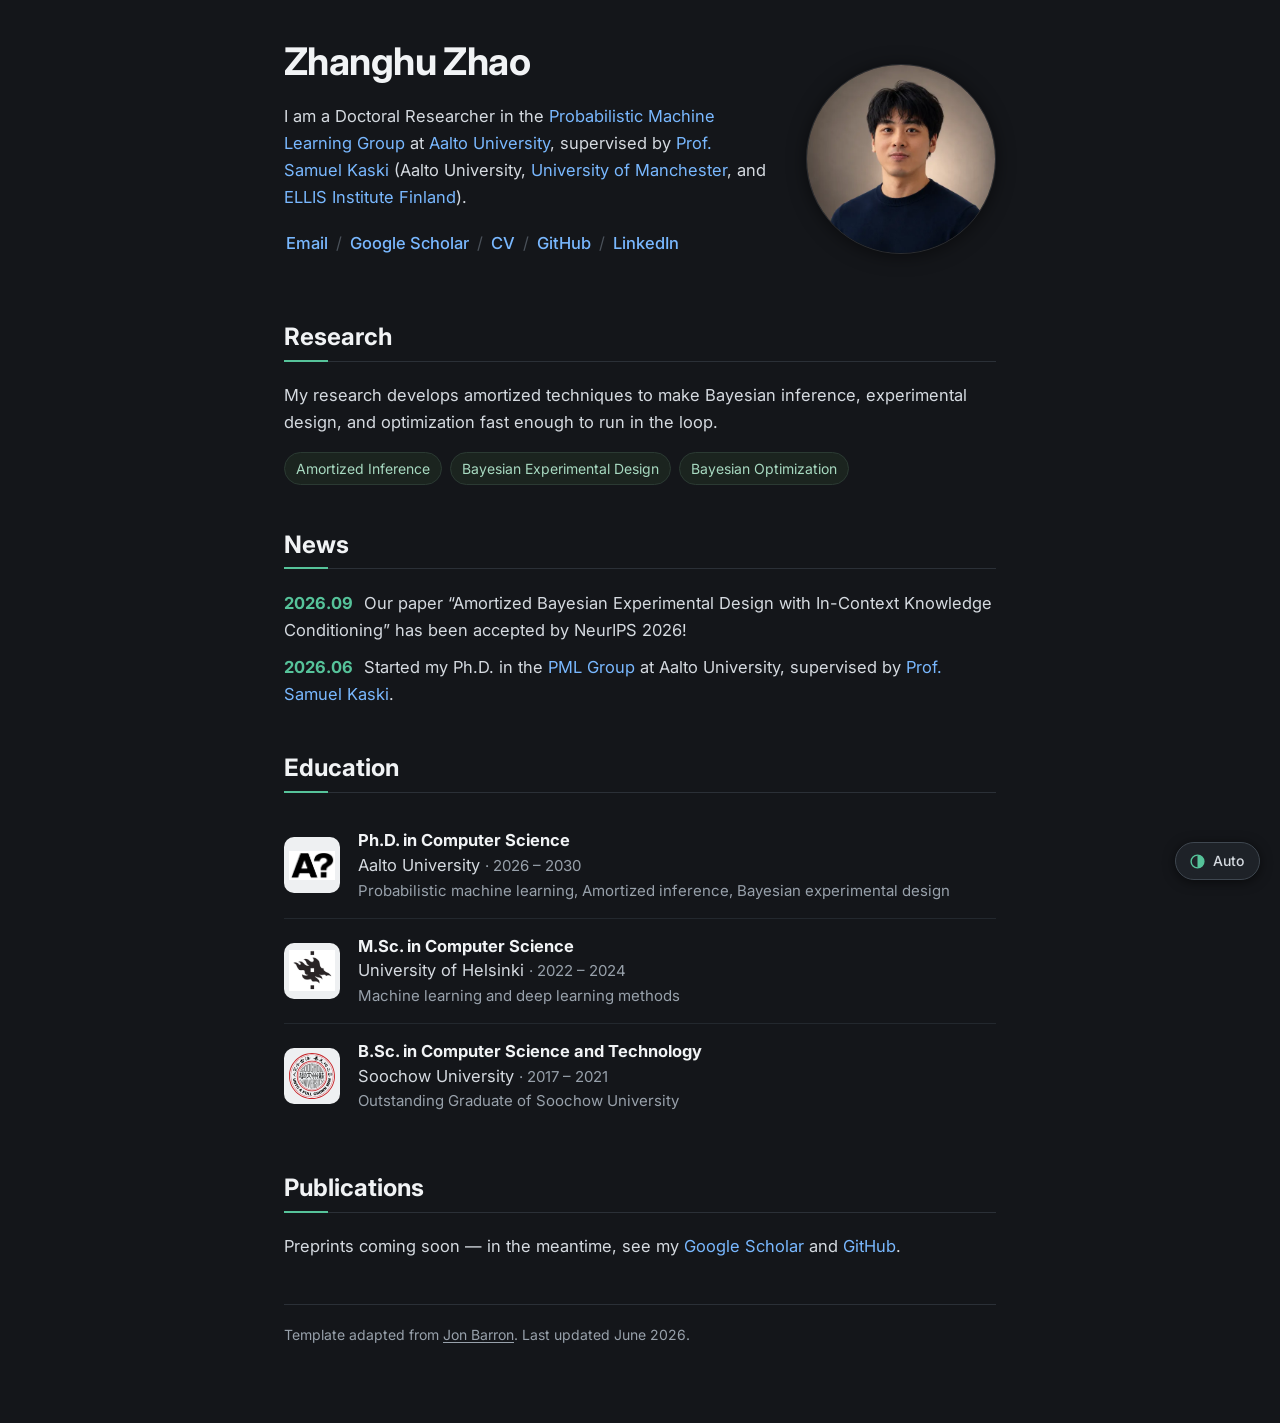
==== index.html @ 52209aaf "Add NeurIPS 2026 acceptance to News Co-Authored-By: Claude Opus 5 <noreply@anthropic.com>" ====
<!doctype html>
<html lang="en">
  <head>
    <meta charset="utf-8" />
    <meta name="viewport" content="width=device-width, initial-scale=1" />

    <title>Zhanghu Zhao</title>
    <meta name="author" content="Zhanghu Zhao" />
    <meta
      name="description"
      content="Zhanghu Zhao — Doctoral Researcher in the Probabilistic Machine Learning Group at Aalto University. Research on amortized inference, Bayesian experimental design, Bayesian optimization, and sequential decision making."
    />

    <!-- Canonical URL -->
    <link rel="canonical" href="https://zhanghu-zhao.com/" />

    <!-- Open Graph (link previews on LinkedIn, Slack, etc.) -->
    <meta property="og:type" content="profile" />
    <meta property="og:title" content="Zhanghu Zhao" />
    <meta
      property="og:description"
      content="Doctoral Researcher in the Probabilistic Machine Learning Group at Aalto University. Amortized inference, Bayesian experimental design, Bayesian optimization, sequential decision making."
    />
    <meta property="og:url" content="https://zhanghu-zhao.com/" />
    <meta
      property="og:image"
      content="https://zhanghu-zhao.com/images/ZhanghuZhao-sm.jpg"
    />

    <!-- Twitter / X card -->
    <meta name="twitter:card" content="summary" />
    <meta name="twitter:title" content="Zhanghu Zhao" />
    <meta
      name="twitter:description"
      content="Doctoral Researcher at Aalto University — amortized inference, Bayesian experimental design, Bayesian optimization, sequential decision making."
    />
    <meta
      name="twitter:image"
      content="https://zhanghu-zhao.com/images/ZhanghuZhao-sm.jpg"
    />

    <!-- Favicons -->
    <link
      rel="icon"
      type="image/png"
      sizes="32x32"
      href="images/favicon/favicon-32x32.png"
    />
    <link
      rel="icon"
      type="image/png"
      sizes="16x16"
      href="images/favicon/favicon-16x16.png"
    />
    <link rel="shortcut icon" href="images/favicon/favicon.ico" />
    <link
      rel="apple-touch-icon"
      sizes="180x180"
      href="images/favicon/apple-touch-icon.png"
    />
    <link rel="manifest" href="site.webmanifest" />

    <!-- Fonts -->
    <link rel="preconnect" href="https://fonts.googleapis.com" />
    <link rel="preconnect" href="https://fonts.gstatic.com" crossorigin />
    <link
      href="https://fonts.googleapis.com/css2?family=Inter:wght@400;500;600;700&display=swap"
      rel="stylesheet"
    />

    <link rel="stylesheet" type="text/css" href="stylesheet.css?v=10" />

    <!-- Theme: set before first paint by theme.js, so no flash of the
         wrong scheme. Light by day, dark by night, following Helsinki. -->
    <meta name="theme-color" content="#ffffff" />
    <script src="theme.js?v=1"></script>

    <!-- Structured data: Person (ties profiles to one entity for name queries) -->
    <script type="application/ld+json">
      {
        "@context": "https://schema.org",
        "@type": "Person",
        "name": "Zhanghu Zhao",
        "url": "https://zhanghu-zhao.com/",
        "image": "https://zhanghu-zhao.com/images/ZhanghuZhao-sm.jpg",
        "email": "mailto:zhanghu.zhao@outlook.com",
        "jobTitle": "Doctoral Researcher",
        "affiliation": {
          "@type": "Organization",
          "name": "Probabilistic Machine Learning Group, Aalto University",
          "url": "https://research.cs.aalto.fi/pml/"
        },
        "alumniOf": [
          { "@type": "CollegeOrUniversity", "name": "University of Helsinki" },
          { "@type": "CollegeOrUniversity", "name": "Soochow University" }
        ],
        "knowsAbout": [
          "Amortized Inference",
          "Bayesian Experimental Design",
          "Bayesian Optimization",
          "Probabilistic Machine Learning"
        ],
        "sameAs": [
          "https://github.com/DralnMatthew",
          "https://www.linkedin.com/in/zhanghu-zhao-711106232/"
        ]
      }
    </script>
  </head>

  <body>
    <a class="skip-link" href="#main">Skip to main content</a>

    <div class="wrap">
      <header class="intro">
        <div class="intro-text">
          <h1 class="name">Zhanghu Zhao</h1>
          <p>
            I am a Doctoral Researcher in the
            <a href="https://research.cs.aalto.fi/pml/"
              >Probabilistic Machine Learning Group</a
            >
            at <a href="https://www.aalto.fi/en">Aalto University</a>,
            supervised by
            <a href="https://www.aalto.fi/en/people/samuel-kaski"
              >Prof. Samuel Kaski</a
            >
            (Aalto University,
            <a href="https://www.manchester.ac.uk/">University of Manchester</a
            >, and
            <a href="https://www.ellisinstitute.fi/">ELLIS Institute Finland</a
            >).
          </p>

          <nav aria-label="Contact and profiles">
            <ul class="links">
              <li><a href="mailto:zhanghu.zhao@outlook.com">Email</a></li>
              <!-- TODO: replace href with your real Google Scholar profile URL -->
              <li>
                <a href="#" title="Add your Google Scholar URL"
                  >Google Scholar</a
                >
              </li>
              <li><a href="cv/">CV</a></li>
              <li><a href="https://github.com/DralnMatthew/">GitHub</a></li>
              <li>
                <a href="https://www.linkedin.com/in/zhanghu-zhao-711106232/"
                  >LinkedIn</a
                >
              </li>
            </ul>
          </nav>
        </div>

        <div class="intro-photo">
          <picture>
            <source srcset="images/ZhanghuZhao-sm.webp" type="image/webp" />
            <img
              src="images/ZhanghuZhao-sm.jpg"
              width="512"
              height="512"
              alt="Photo of Zhanghu Zhao"
              fetchpriority="high"
            />
          </picture>
        </div>
      </header>

      <main id="main">
        <section aria-labelledby="research-h">
          <h2 id="research-h">Research</h2>
          <!-- TODO: refine this statement in your own words -->
          <p>
            My research develops amortized techniques to make Bayesian
            inference, experimental design, and optimization fast enough to run
            in the loop.
          </p>
          <ul class="tags">
            <li>Amortized Inference</li>
            <li>Bayesian Experimental Design</li>
            <li>Bayesian Optimization</li>
          </ul>
        </section>

        <section aria-labelledby="news-h">
          <h2 id="news-h">News</h2>
          <ul class="news-list">
            <li>
              <span class="news-date">2026.09</span> Our paper
              &ldquo;Amortized Bayesian Experimental Design with In-Context
              Knowledge Conditioning&rdquo; has been accepted by NeurIPS 2026!
            </li>
            <li>
              <span class="news-date">2026.06</span> Started my Ph.D. in the
              <a href="https://research.cs.aalto.fi/pml/">PML Group</a> at Aalto
              University, supervised by
              <a href="https://www.aalto.fi/en/people/samuel-kaski"
                >Prof. Samuel Kaski</a
              >.
            </li>
            <!-- Add new items here as they happen (talks, preprints, awards). -->
          </ul>
        </section>

        <section aria-labelledby="education-h">
          <h2 id="education-h">Education</h2>
          <ul class="education-list">
            <li class="education-item">
              <div class="education-logo">
                <img
                  src="logos/aalto-sm.png"
                  alt="Aalto University"
                  loading="lazy"
                  decoding="async"
                />
              </div>
              <div class="education-content">
                <span class="degree">Ph.D. in Computer Science</span><br />
                <span class="school">Aalto University</span>
                <span class="meta">· 2026 – 2030</span><br />
                <span class="meta"
                  >Probabilistic machine learning, Amortized inference, Bayesian
                  experimental design</span
                >
              </div>
            </li>

            <!-- <li class="education-item">
              <div class="education-logo">
                <img
                  src="logos/aalto-sm.png"
                  alt="Aalto University"
                  loading="lazy"
                  decoding="async"
                />
              </div>
              <div class="education-content">
                <span class="degree">M.Sc. in Business Analytics</span><br />
                <span class="school">Aalto University</span>
                <span class="meta">· 2024 – 2026</span><br />
                <span class="meta"
                  >Probabilistic machine learning, decision making under
                  uncertainty</span
                >
              </div>
            </li> -->

            <li class="education-item">
              <div class="education-logo">
                <img
                  src="logos/uh-sm.png"
                  alt="University of Helsinki"
                  loading="lazy"
                  decoding="async"
                />
              </div>
              <div class="education-content">
                <span class="degree">M.Sc. in Computer Science</span><br />
                <span class="school">University of Helsinki</span>
                <span class="meta">· 2022 – 2024</span><br />
                <span class="meta"
                  >Machine learning and deep learning methods</span
                >
              </div>
            </li>

            <li class="education-item">
              <div class="education-logo">
                <img
                  src="logos/soochow-university-logo.svg"
                  alt="Soochow University"
                  loading="lazy"
                  decoding="async"
                />
              </div>
              <div class="education-content">
                <span class="degree"
                  >B.Sc. in Computer Science and Technology</span
                ><br />
                <span class="school">Soochow University</span>
                <span class="meta">· 2017 – 2021</span><br />
                <span class="meta"
                  >Outstanding Graduate of Soochow University</span
                >
              </div>
            </li>
          </ul>
        </section>

        <section aria-labelledby="pub-h">
          <h2 id="pub-h">Publications</h2>
          <!-- Placeholder until your first paper is out. Replace with entries. -->
          <p>
            Preprints coming soon — in the meantime, see my
            <a href="#" title="Add your Google Scholar URL">Google Scholar</a>
            and <a href="https://github.com/DralnMatthew/">GitHub</a>.
          </p>
        </section>
      </main>

      <footer class="site-footer">
        <p>
          Template adapted from
          <a href="https://jonbarron.info/">Jon Barron</a>. Last updated June
          2026.
        </p>
      </footer>
    </div>

    <div class="theme-dock">
      <button type="button" class="theme-toggle">
        <svg class="i-auto" viewBox="0 0 24 24" width="17" height="17" fill="none" stroke="currentColor" stroke-width="2" aria-hidden="true">
          <circle cx="12" cy="12" r="9" />
          <path d="M12 3a9 9 0 0 1 0 18z" fill="currentColor" stroke="none" />
        </svg>
        <span class="label i-auto">Auto</span>
        <svg class="i-light" viewBox="0 0 24 24" width="17" height="17" fill="none" stroke="currentColor" stroke-width="2" stroke-linecap="round" aria-hidden="true">
          <circle cx="12" cy="12" r="4.5" />
          <path d="M12 1.8v2.4M12 19.8v2.4M4.6 4.6l1.7 1.7M17.7 17.7l1.7 1.7M1.8 12h2.4M19.8 12h2.4M4.6 19.4l1.7-1.7M17.7 6.3l1.7-1.7" />
        </svg>
        <span class="label i-light">Light</span>
        <svg class="i-dark" viewBox="0 0 24 24" width="17" height="17" fill="none" stroke="currentColor" stroke-width="2" stroke-linecap="round" stroke-linejoin="round" aria-hidden="true">
          <path d="M20.5 14.6A8.5 8.5 0 1 1 9.4 3.5a6.6 6.6 0 0 0 11.1 11.1z" />
        </svg>
        <span class="label i-dark">Dark</span>
      </button>
    </div>
  </body>
</html>
---- stylesheet.css ----
/* ============================================================
   Zhanghu Zhao — personal homepage
   Semantic, single-column responsive layout (no table hacks).
   ============================================================ */

/* ---------- Design tokens ----------
   Two themes over one set of names. theme.js puts data-theme on <html>
   before the first paint, following sunrise/sunset in Helsinki unless
   the reader has overridden it with the toggle. Every colour below is
   AA against its own background in both themes.
   ------------------------------------ */
:root {
  --font-sans: "Inter", -apple-system, BlinkMacSystemFont, "Segoe UI", Roboto,
    Helvetica, Arial, sans-serif;

  color-scheme: light;

  --link: #1565c0;        /* AA-safe blue (~5.4:1 on white) */
  --link-hover: #b35400;  /* AA-safe burnt orange (~4.6:1) */
  --accent: #2c7a59;      /* 墨绿色, darkened to pass AA (~4.7:1) */

  --ink: #1f2328;
  --ink-strong: #111;
  --muted: #6a6a6a;
  --rule: #ececec;
  --rule-soft: #f1f1f1;

  --bg: #fff;
  --sep: #c8c8c8;              /* the "/" between the contact links */
  --chip-bg: #f4f6f5;          /* research tags, button hovers */
  --chip-ink: #2c4a3e;
  --chip-border: #e3eae6;
  --btn-border: #d3d7db;
  --btn-bg: #fff;
  --btn-shadow: 0 2px 10px rgba(0, 0, 0, 0.09);
  --photo-ring: rgba(0, 0, 0, 0.06);
  --photo-shadow: 0 2px 14px rgba(0, 0, 0, 0.06);
  --viewer-bg: #f5f5f5;

  --maxw: 760px;
  --gap-section: 44px;
}

:root[data-theme="dark"] {
  color-scheme: dark;

  --link: #79b8ff;        /* 8.7:1 on the dark ground */
  --link-hover: #f0a35e;  /* 8.7:1 — the same burnt orange, lifted */
  --accent: #56c39a;      /* 8.3:1 — the same 墨绿色, lifted */

  --ink: #d5dae0;
  --ink-strong: #f1f3f5;
  --muted: #98a1ab;
  --rule: #2b3037;
  --rule-soft: #23282e;

  --bg: #14161a;
  --sep: #4a515a;
  --chip-bg: #1b241f;
  --chip-ink: #a7d9c0;
  --chip-border: #2b3a33;
  --btn-border: #3f4750;
  --btn-bg: #1e2228;
  --btn-shadow: 0 2px 12px rgba(0, 0, 0, 0.55);
  --photo-ring: rgba(255, 255, 255, 0.1);
  --photo-shadow: 0 2px 18px rgba(0, 0, 0, 0.5);
  --viewer-bg: #1b1f24;
}

/* ---------- Reset / base ---------- */
*,
*::before,
*::after {
  box-sizing: border-box;
}

html {
  -webkit-text-size-adjust: 100%;
}

body {
  margin: 0;
  color: var(--ink);
  background: var(--bg);
  transition: background-color 0.25s ease, color 0.25s ease;
  font-family: var(--font-sans);
  font-size: 16.5px;
  line-height: 1.65;
  -webkit-font-smoothing: antialiased;
  -moz-osx-font-smoothing: grayscale;
}

img {
  max-width: 100%;
  height: auto;
}

p {
  margin: 0 0 0.9em;
  overflow-wrap: anywhere; /* long links/URLs never overflow the viewport */
}

strong {
  font-weight: 700;
  color: var(--ink-strong); /* weight carries emphasis; no scattered color */
}

/* ---------- Skip link (keyboard / screen-reader) ---------- */
.skip-link {
  position: absolute;
  left: -9999px;
  top: 0;
  background: var(--ink-strong);
  color: var(--bg);
  padding: 10px 16px;
  border-radius: 0 0 6px 0;
  z-index: 10;
}
.skip-link:focus {
  left: 0;
}

/* ---------- Links ---------- */
a {
  color: var(--link);
  text-decoration: none;
  transition: color 0.15s ease;
  overflow-wrap: anywhere;
}
a:hover {
  color: var(--link-hover);
  text-decoration: underline;
  text-underline-offset: 2px;
}
a:focus-visible {
  outline: 2px solid var(--link);
  outline-offset: 2px;
  border-radius: 2px;
}

/* ---------- Layout container ---------- */
.wrap {
  max-width: var(--maxw);
  margin: 0 auto;
  padding: 40px 24px 64px;
}

section {
  margin-top: var(--gap-section);
}

/* ---------- Header / intro ---------- */
.intro {
  display: flex;
  align-items: center;
  gap: 32px;
}

.intro-text {
  flex: 1 1 auto;
  min-width: 0;
}

.intro-photo {
  flex: 0 0 auto;
  width: 190px;
  max-width: 38%;
}

.intro-photo img {
  width: 100%;
  aspect-ratio: 1 / 1;
  object-fit: cover;
  border-radius: 50%;
  border: 1px solid var(--photo-ring);
  box-shadow: var(--photo-shadow);
  display: block;
}

.name {
  font-size: clamp(28px, 6vw, 38px);
  font-weight: 700;
  line-height: 1.15;
  letter-spacing: -0.015em;
  color: var(--ink-strong);
  margin: 0 0 0.5em;
}

.intro-text p {
  margin: 0 0 0.7em;
}

/* ---------- Contact / social nav ---------- */
.links {
  display: flex;
  flex-wrap: wrap;
  gap: 8px 6px;
  margin-top: 14px;
  padding: 0;
  list-style: none;
}

.links li {
  display: flex;
  align-items: center;
}

.links li:not(:last-child)::after {
  content: "/";
  color: var(--sep);
  margin-left: 6px;
}

.links a {
  font-weight: 500;
  padding: 4px 2px;
}

/* ---------- Section headings ---------- */
h2 {
  font-size: clamp(20px, 1rem + 1vw, 24px);
  font-weight: 700;
  line-height: 1.3;
  color: var(--ink-strong);
  margin: 0 0 0.85em;
  padding-bottom: 0.35em;
  border-bottom: 1px solid var(--rule);
  position: relative;
}

/* short green accent underline — the one intentional use of the brand green */
h2::after {
  content: "";
  position: absolute;
  left: 0;
  bottom: -1px;
  width: 44px;
  height: 2px;
  background: var(--accent);
}

/* ---------- News ---------- */
.news-list {
  list-style: none;
  margin: 0;
  padding: 0;
}
.news-list li {
  margin-bottom: 0.6em;
}
.news-date {
  font-weight: 700;
  color: var(--accent);
  margin-right: 6px;
}

/* ---------- Research interests ---------- */
.tags {
  display: flex;
  flex-wrap: wrap;
  gap: 8px;
  margin: 12px 0 0;
  padding: 0;
  list-style: none;
}
.tags li {
  font-size: 14px;
  background: var(--chip-bg);
  color: var(--chip-ink);
  border: 1px solid var(--chip-border);
  padding: 4px 11px;
  border-radius: 999px;
}

/* ---------- Education ---------- */
.education-list {
  list-style: none;
  margin: 0;
  padding: 0;
}

.education-item {
  display: flex;
  align-items: center;
  gap: 18px;
  padding: 15px 0;
}

.education-item:not(:last-child) {
  border-bottom: 1px solid var(--rule-soft);
}

.education-logo {
  flex: 0 0 56px;
  width: 56px;
  height: 56px;
  display: flex;
  align-items: center;
  justify-content: center;
}

.education-logo img {
  max-width: 56px;
  max-height: 56px;
  object-fit: contain;
}

.education-content {
  flex: 1 1 auto;
  min-width: 0;
  line-height: 1.5;
  overflow-wrap: anywhere;
}

.education-content .degree {
  font-weight: 700;
  color: var(--ink-strong);
}

.education-content .school {
  color: var(--ink);
}

.education-content .meta {
  color: var(--muted);
  font-size: 15px;
}

/* ---------- Footer ---------- */
.site-footer {
  margin-top: var(--gap-section);
  padding-top: 18px;
  border-top: 1px solid var(--rule);
  color: var(--muted);
  font-size: 14px;
}
.site-footer a {
  color: var(--muted);
  text-decoration: underline;
  text-underline-offset: 2px;
}
.site-footer a:hover {
  color: var(--link-hover);
}

/* ============================================================
   Responsive — phones
   ============================================================ */
@media (max-width: 600px) {
  .wrap {
    padding: 28px 18px 48px;
  }

  .intro {
    flex-direction: column-reverse; /* photo on top, text below */
    align-items: center;
    text-align: center;
    gap: 18px;
  }

  .intro-photo {
    width: 180px;
    max-width: 55%;
  }

  .links {
    justify-content: center;
  }

  /* roomier tap targets on the primary contact row */
  .links a {
    padding: 8px 4px;
  }

  .education-item {
    flex-direction: column;
    align-items: flex-start;
    gap: 8px;
  }
}

@media (max-width: 360px) {
  body {
    font-size: 15.5px;
  }
}

/* ============================================================
   CV page (/cv/) — embedded PDF viewer
   The zoom / page controls come from the browser's built-in PDF
   viewer inside the iframe; the toolbar only adds "Open PDF".
   ============================================================ */
.cv-page {
  max-width: 1000px;
  margin: 0 auto;
  padding: 24px 24px 40px;
}

.cv-toolbar {
  display: flex;
  flex-wrap: wrap;
  align-items: flex-end;
  justify-content: space-between;
  gap: 12px 16px;
  padding-bottom: 14px;
  margin-bottom: 16px;
  border-bottom: 1px solid var(--rule);
  position: relative;
}

/* same short green accent as the section headings on the homepage */
.cv-toolbar::after {
  content: "";
  position: absolute;
  left: 0;
  bottom: -1px;
  width: 44px;
  height: 2px;
  background: var(--accent);
}

.cv-title {
  min-width: 0;
}

.cv-back {
  display: inline-block;
  font-size: 14px;
  font-weight: 500;
  color: var(--muted);
  margin-bottom: 2px;
}
.cv-back:hover {
  color: var(--link-hover);
}

.cv-toolbar h1 {
  margin: 0;
  font-size: clamp(22px, 1rem + 1.4vw, 28px);
  font-weight: 700;
  line-height: 1.2;
  letter-spacing: -0.015em;
  color: var(--ink-strong);
}

.cv-open {
  flex: 0 0 auto;
  font-weight: 500;
  white-space: nowrap;
  border: 1px solid var(--btn-border);
  border-radius: 6px;
  padding: 7px 14px;
  transition: color 0.15s ease, border-color 0.15s ease, background 0.15s ease;
}
.cv-open:hover {
  text-decoration: none;
  border-color: var(--accent);
  background: var(--chip-bg);
}

.cv-viewer {
  display: block;
  width: 100%;
  height: calc(100vh - 190px);
  min-height: 640px;
  border: 1px solid var(--rule);
  border-radius: 8px;
  background: var(--viewer-bg);
}

.cv-fallback {
  margin: 12px 0 0;
  color: var(--muted);
  font-size: 14px;
}

@media (max-width: 600px) {
  .cv-page {
    padding: 18px 14px 32px;
  }

  .cv-viewer {
    height: calc(100vh - 210px);
    min-height: 460px;
  }
}

/* ============================================================
   Theme toggle — cycles automatic → light → dark → automatic.
   Carries a word as well as an icon, so it reads as a control and
   says which mode you are actually in. Hidden without JavaScript,
   where the light theme is all there is.
   ============================================================ */
.theme-toggle {
  display: none;
  align-items: center;
  gap: 7px;
  height: 38px;
  padding: 0 15px 0 13px;
  border: 1px solid var(--btn-border);
  border-radius: 999px;
  background: var(--btn-bg);
  box-shadow: var(--btn-shadow);
  color: var(--ink);
  font-family: inherit;
  font-size: 14px;
  font-weight: 500;
  line-height: 1;
  cursor: pointer;
  -webkit-appearance: none;
  appearance: none;
  transition: color 0.15s ease, border-color 0.15s ease,
    background-color 0.15s ease;
}

:root[data-mode] .theme-toggle {
  display: inline-flex;
}

.theme-toggle:hover {
  color: var(--accent);
  border-color: var(--accent);
  background: var(--chip-bg);
}

.theme-toggle svg {
  flex: 0 0 auto;
  color: var(--accent);
}

.theme-toggle:hover svg {
  color: inherit;
}

.theme-toggle:focus-visible {
  outline: 2px solid var(--link);
  outline-offset: 2px;
}

.theme-toggle svg {
  width: 17px;
  height: 17px;
  display: none;
}

/* the icon and word show the mode you are in, not the one you switch to */
.theme-toggle .label {
  display: none;
}

:root[data-mode="auto"] .theme-toggle .i-auto,
:root[data-mode="light"] .theme-toggle .i-light,
:root[data-mode="dark"] .theme-toggle .i-dark {
  display: block;
}

/* On the homepage the button floats clear of the centred column, so it
   never collides with the text at any width. */
.theme-dock {
  position: fixed;
  right: 20px;
  bottom: 20px;
  z-index: 5;
}

@media (max-width: 600px) {
  .theme-dock {
    right: 14px;
    bottom: 14px;
  }
}

/* ---------- Dark-theme touch-ups ----------
   The university marks are dark ink on transparency, so in dark mode
   they sit on a light chip rather than disappearing. Inverting them
   would turn Soochow's red to cyan. */
:root[data-theme="dark"] .education-logo {
  background: #eef0f2;
  border-radius: 10px;
  padding: 5px;
}

:root[data-theme="dark"] .education-logo img {
  max-width: 100%;
  max-height: 100%;
}

/* the CV toolbar carries its own toggle, next to "Open PDF" */
.cv-actions {
  flex: 0 0 auto;
  display: flex;
  align-items: center;
  gap: 10px;
}
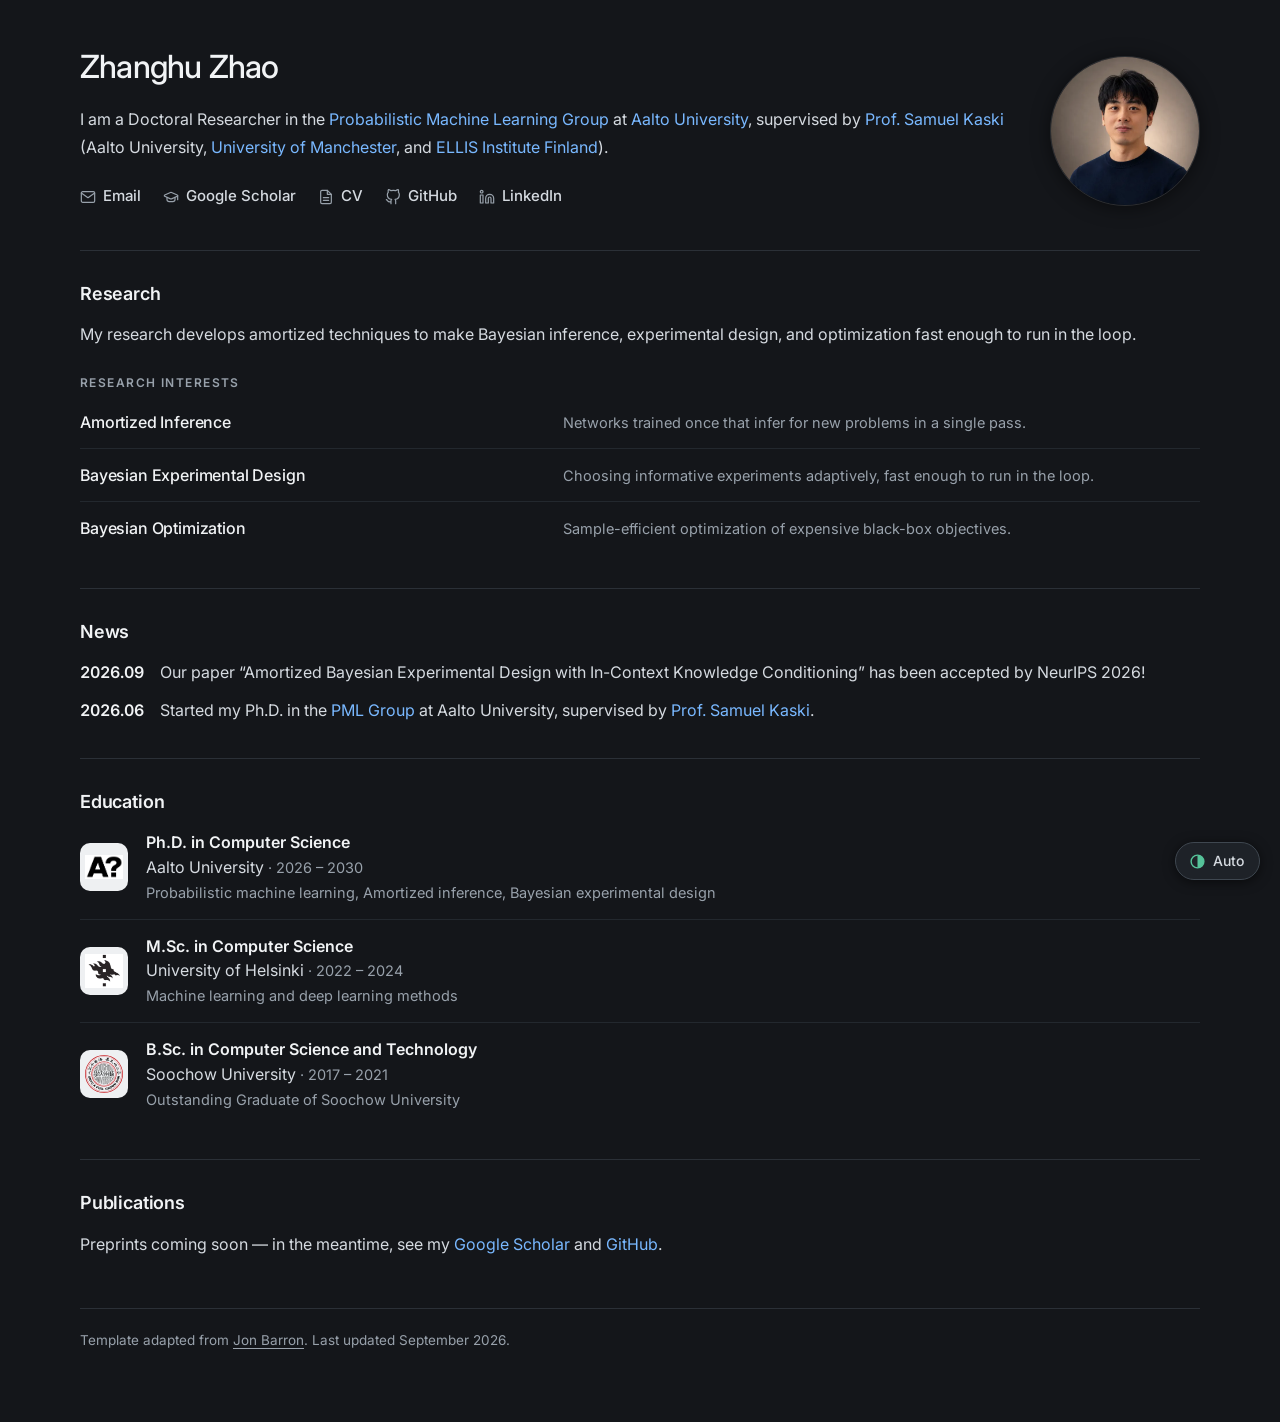
==== commit f3c8d498: "Widen the reading column and quieten the type Take the page from a 760px column at 16.5px, where the" ====
--- a/index.html
+++ b/index.html
@@ -68,7 +68,7 @@
       rel="stylesheet"
     />
 
-    <link rel="stylesheet" type="text/css" href="stylesheet.css?v=10" />
+    <link rel="stylesheet" type="text/css" href="stylesheet.css?v=12" />
 
     <!-- Theme: set before first paint by theme.js, so no flash of the
          wrong scheme. Light by day, dark by night, following Helsinki. -->
@@ -101,6 +101,7 @@
           "Probabilistic Machine Learning"
         ],
         "sameAs": [
+          "https://scholar.google.com/citations?user=dwAnNTwAAAAJ",
           "https://github.com/DralnMatthew",
           "https://www.linkedin.com/in/zhanghu-zhao-711106232/"
         ]
@@ -134,19 +135,35 @@
 
           <nav aria-label="Contact and profiles">
             <ul class="links">
-              <li><a href="mailto:zhanghu.zhao@outlook.com">Email</a></li>
-              <!-- TODO: replace href with your real Google Scholar profile URL -->
-              <li>
-                <a href="#" title="Add your Google Scholar URL"
-                  >Google Scholar</a
-                >
-              </li>
-              <li><a href="cv/">CV</a></li>
-              <li><a href="https://github.com/DralnMatthew/">GitHub</a></li>
-              <li>
-                <a href="https://www.linkedin.com/in/zhanghu-zhao-711106232/"
-                  >LinkedIn</a
-                >
+              <li>
+                <a href="mailto:zhanghu.zhao@outlook.com">
+                  <svg viewBox="0 0 24 24" fill="none" stroke="currentColor" stroke-width="1.8" stroke-linecap="round" stroke-linejoin="round" aria-hidden="true"><path d="M4 4h16c1.1 0 2 .9 2 2v12c0 1.1-.9 2-2 2H4c-1.1 0-2-.9-2-2V6c0-1.1.9-2 2-2z" /><path d="m22 6-10 7L2 6" /></svg>
+                  Email
+                </a>
+              </li>
+              <li>
+                <a href="https://scholar.google.com/citations?user=dwAnNTwAAAAJ">
+                  <svg viewBox="0 0 24 24" fill="none" stroke="currentColor" stroke-width="1.8" stroke-linecap="round" stroke-linejoin="round" aria-hidden="true"><path d="M21.42 10.92a1 1 0 0 0-.02-1.84L12.83 5.18a2 2 0 0 0-1.66 0L2.6 9.08a1 1 0 0 0 0 1.83l8.57 3.91a2 2 0 0 0 1.66 0z" /><path d="M22 10v6" /><path d="M6 12.5V16a6 3 0 0 0 12 0v-3.5" /></svg>
+                  Google Scholar
+                </a>
+              </li>
+              <li>
+                <a href="cv/">
+                  <svg viewBox="0 0 24 24" fill="none" stroke="currentColor" stroke-width="1.8" stroke-linecap="round" stroke-linejoin="round" aria-hidden="true"><path d="M14 2H6a2 2 0 0 0-2 2v16a2 2 0 0 0 2 2h12a2 2 0 0 0 2-2V8z" /><path d="M14 2v6h6" /><path d="M16 13H8" /><path d="M16 17H8" /></svg>
+                  CV
+                </a>
+              </li>
+              <li>
+                <a href="https://github.com/DralnMatthew/">
+                  <svg viewBox="0 0 24 24" fill="none" stroke="currentColor" stroke-width="1.8" stroke-linecap="round" stroke-linejoin="round" aria-hidden="true"><path d="M9 19c-5 1.5-5-2.5-7-3m14 6v-3.87a3.37 3.37 0 0 0-.94-2.61c3.14-.35 6.44-1.54 6.44-7A5.44 5.44 0 0 0 20 4.77 5.07 5.07 0 0 0 19.91 1S18.73.65 16 2.48a13.38 13.38 0 0 0-7 0C6.27.65 5.09 1 5.09 1A5.07 5.07 0 0 0 5 4.77a5.44 5.44 0 0 0-1.5 3.78c0 5.42 3.3 6.61 6.44 7A3.37 3.37 0 0 0 9 18.13V22" /></svg>
+                  GitHub
+                </a>
+              </li>
+              <li>
+                <a href="https://www.linkedin.com/in/zhanghu-zhao-711106232/">
+                  <svg viewBox="0 0 24 24" fill="none" stroke="currentColor" stroke-width="1.8" stroke-linecap="round" stroke-linejoin="round" aria-hidden="true"><path d="M16 8a6 6 0 0 1 6 6v7h-4v-7a2 2 0 0 0-2-2 2 2 0 0 0-2 2v7h-4v-7a6 6 0 0 1 6-6z" /><rect x="2" y="9" width="4" height="12" /><circle cx="4" cy="4" r="2" /></svg>
+                  LinkedIn
+                </a>
               </li>
             </ul>
           </nav>
@@ -175,30 +192,57 @@
             inference, experimental design, and optimization fast enough to run
             in the loop.
           </p>
-          <ul class="tags">
-            <li>Amortized Inference</li>
-            <li>Bayesian Experimental Design</li>
-            <li>Bayesian Optimization</li>
-          </ul>
+          <h3 class="eyebrow" id="interests-h">Research interests</h3>
+          <!-- TODO: tune each one-line gloss in your own words -->
+          <dl class="interests" aria-labelledby="interests-h">
+            <div class="interest">
+              <dt>Amortized Inference</dt>
+              <dd>
+                Networks trained once that infer for new problems in a single
+                pass.
+              </dd>
+            </div>
+            <div class="interest">
+              <dt>Bayesian Experimental Design</dt>
+              <dd>
+                Choosing informative experiments adaptively, fast enough to run
+                in the loop.
+              </dd>
+            </div>
+            <div class="interest">
+              <dt>Bayesian Optimization</dt>
+              <dd>
+                Sample-efficient optimization of expensive black-box
+                objectives.
+              </dd>
+            </div>
+          </dl>
         </section>
 
         <section aria-labelledby="news-h">
           <h2 id="news-h">News</h2>
           <ul class="news-list">
             <li>
-              <span class="news-date">2026.09</span> Our paper
-              &ldquo;Amortized Bayesian Experimental Design with In-Context
-              Knowledge Conditioning&rdquo; has been accepted by NeurIPS 2026!
+              <span class="news-date">2026.09</span>
+              <span class="news-text"
+                >Our paper &ldquo;Amortized Bayesian Experimental Design with
+                In-Context Knowledge Conditioning&rdquo; has been accepted by
+                NeurIPS 2026!</span
+              >
             </li>
             <li>
-              <span class="news-date">2026.06</span> Started my Ph.D. in the
-              <a href="https://research.cs.aalto.fi/pml/">PML Group</a> at Aalto
-              University, supervised by
-              <a href="https://www.aalto.fi/en/people/samuel-kaski"
-                >Prof. Samuel Kaski</a
-              >.
-            </li>
-            <!-- Add new items here as they happen (talks, preprints, awards). -->
+              <span class="news-date">2026.06</span>
+              <span class="news-text"
+                >Started my Ph.D. in the
+                <a href="https://research.cs.aalto.fi/pml/">PML Group</a> at
+                Aalto University, supervised by
+                <a href="https://www.aalto.fi/en/people/samuel-kaski"
+                  >Prof. Samuel Kaski</a
+                >.</span
+              >
+            </li>
+            <!-- Add new items here as they happen (talks, preprints, awards).
+                 Keep the two spans: date, then text. -->
           </ul>
         </section>
 
@@ -292,7 +336,7 @@
           <!-- Placeholder until your first paper is out. Replace with entries. -->
           <p>
             Preprints coming soon — in the meantime, see my
-            <a href="#" title="Add your Google Scholar URL">Google Scholar</a>
+            <a href="https://scholar.google.com/citations?user=dwAnNTwAAAAJ">Google Scholar</a>
             and <a href="https://github.com/DralnMatthew/">GitHub</a>.
           </p>
         </section>
@@ -301,8 +345,8 @@
       <footer class="site-footer">
         <p>
           Template adapted from
-          <a href="https://jonbarron.info/">Jon Barron</a>. Last updated June
-          2026.
+          <a href="https://jonbarron.info/">Jon Barron</a>. Last updated
+          September 2026.
         </p>
       </footer>
     </div>
--- a/stylesheet.css
+++ b/stylesheet.css
@@ -8,6 +8,9 @@
    before the first paint, following sunrise/sunset in Helsinki unless
    the reader has overridden it with the toggle. Every colour below is
    AA against its own background in both themes.
+
+   Links are a quiet blue; the 墨绿色 is kept for small touches only
+   (theme toggle, button hovers), so the page reads as ink + blue.
    ------------------------------------ */
 :root {
   --font-sans: "Inter", -apple-system, BlinkMacSystemFont, "Segoe UI", Roboto,
@@ -16,20 +19,17 @@
   color-scheme: light;
 
   --link: #1565c0;        /* AA-safe blue (~5.4:1 on white) */
-  --link-hover: #b35400;  /* AA-safe burnt orange (~4.6:1) */
-  --accent: #2c7a59;      /* 墨绿色, darkened to pass AA (~4.7:1) */
-
-  --ink: #1f2328;
-  --ink-strong: #111;
-  --muted: #6a6a6a;
-  --rule: #ececec;
-  --rule-soft: #f1f1f1;
+  --link-hover: #0d47a1;  /* the same blue, deeper, for hover */
+  --accent: #2c7a59;      /* 墨绿色, darkened to pass AA (~4.7:1 on white) */
+
+  --ink: #252d35;
+  --ink-strong: #14181c;
+  --muted: #626d77;
+  --rule: #e1e6e8;
+  --rule-soft: #eef1f3;
 
   --bg: #fff;
-  --sep: #c8c8c8;              /* the "/" between the contact links */
-  --chip-bg: #f4f6f5;          /* research tags, button hovers */
-  --chip-ink: #2c4a3e;
-  --chip-border: #e3eae6;
+  --chip-bg: #f3f6f4;          /* button hovers */
   --btn-border: #d3d7db;
   --btn-bg: #fff;
   --btn-shadow: 0 2px 10px rgba(0, 0, 0, 0.09);
@@ -37,15 +37,16 @@
   --photo-shadow: 0 2px 14px rgba(0, 0, 0, 0.06);
   --viewer-bg: #f5f5f5;
 
-  --maxw: 760px;
-  --gap-section: 44px;
+  /* Reading column: wide enough that a news item is one line at 16px. */
+  --maxw: 1200px;
+  --pad-x: 40px;
 }
 
 :root[data-theme="dark"] {
   color-scheme: dark;
 
   --link: #79b8ff;        /* 8.7:1 on the dark ground */
-  --link-hover: #f0a35e;  /* 8.7:1 — the same burnt orange, lifted */
+  --link-hover: #a9d1ff;
   --accent: #56c39a;      /* 8.3:1 — the same 墨绿色, lifted */
 
   --ink: #d5dae0;
@@ -55,10 +56,7 @@
   --rule-soft: #23282e;
 
   --bg: #14161a;
-  --sep: #4a515a;
   --chip-bg: #1b241f;
-  --chip-ink: #a7d9c0;
-  --chip-border: #2b3a33;
   --btn-border: #3f4750;
   --btn-bg: #1e2228;
   --btn-shadow: 0 2px 12px rgba(0, 0, 0, 0.55);
@@ -84,8 +82,8 @@
   background: var(--bg);
   transition: background-color 0.25s ease, color 0.25s ease;
   font-family: var(--font-sans);
-  font-size: 16.5px;
-  line-height: 1.65;
+  font-size: 16px;
+  line-height: 1.75;
   -webkit-font-smoothing: antialiased;
   -moz-osx-font-smoothing: grayscale;
 }
@@ -96,12 +94,12 @@
 }
 
 p {
-  margin: 0 0 0.9em;
+  margin: 0 0 1em;
   overflow-wrap: anywhere; /* long links/URLs never overflow the viewport */
 }
 
 strong {
-  font-weight: 700;
+  font-weight: 600;
   color: var(--ink-strong); /* weight carries emphasis; no scattered color */
 }
 
@@ -130,11 +128,12 @@
 a:hover {
   color: var(--link-hover);
   text-decoration: underline;
-  text-underline-offset: 2px;
+  text-decoration-thickness: 1px;
+  text-underline-offset: 3px;
 }
 a:focus-visible {
   outline: 2px solid var(--link);
-  outline-offset: 2px;
+  outline-offset: 3px;
   border-radius: 2px;
 }
 
@@ -142,18 +141,21 @@
 .wrap {
   max-width: var(--maxw);
   margin: 0 auto;
-  padding: 40px 24px 64px;
-}
-
-section {
-  margin-top: var(--gap-section);
+  padding: 48px var(--pad-x) 56px;
+}
+
+/* Sections sit between hairlines rather than under heavy headings. */
+main > section {
+  padding: 30px 0 34px;
+  border-top: 1px solid var(--rule);
 }
 
 /* ---------- Header / intro ---------- */
 .intro {
   display: flex;
   align-items: center;
-  gap: 32px;
+  gap: 44px;
+  padding-bottom: 36px;
 }
 
 .intro-text {
@@ -163,8 +165,8 @@
 
 .intro-photo {
   flex: 0 0 auto;
-  width: 190px;
-  max-width: 38%;
+  width: 150px;
+  max-width: 30%;
 }
 
 .intro-photo img {
@@ -178,98 +180,133 @@
 }
 
 .name {
-  font-size: clamp(28px, 6vw, 38px);
-  font-weight: 700;
-  line-height: 1.15;
-  letter-spacing: -0.015em;
+  font-size: clamp(26px, 1.4vw + 14px, 32px);
+  font-weight: 500;
+  line-height: 1.2;
+  letter-spacing: -0.025em;
   color: var(--ink-strong);
-  margin: 0 0 0.5em;
+  margin: 0 0 0.6em;
 }
 
 .intro-text p {
-  margin: 0 0 0.7em;
-}
-
-/* ---------- Contact / social nav ---------- */
+  margin: 0 0 0.8em;
+}
+
+/* ---------- Contact / social nav ----------
+   Icon + word, so each one reads as a control and still says what it is. */
 .links {
   display: flex;
   flex-wrap: wrap;
-  gap: 8px 6px;
-  margin-top: 14px;
+  gap: 4px 22px;
+  margin: 18px 0 0;
   padding: 0;
   list-style: none;
 }
 
-.links li {
-  display: flex;
+.links a {
+  display: inline-flex;
   align-items: center;
-}
-
-.links li:not(:last-child)::after {
-  content: "/";
-  color: var(--sep);
-  margin-left: 6px;
-}
-
-.links a {
+  gap: 7px;
+  padding: 4px 0;
+  font-size: 15px;
   font-weight: 500;
-  padding: 4px 2px;
+  color: var(--ink);
+}
+
+.links a:hover {
+  color: var(--link);
+  text-decoration: none;
+}
+
+.links svg {
+  flex: 0 0 auto;
+  width: 16px;
+  height: 16px;
+  color: var(--muted);
+  transition: color 0.15s ease;
+}
+
+.links a:hover svg {
+  color: inherit;
 }
 
 /* ---------- Section headings ---------- */
 h2 {
-  font-size: clamp(20px, 1rem + 1vw, 24px);
-  font-weight: 700;
-  line-height: 1.3;
+  font-size: 18px;
+  font-weight: 600;
+  line-height: 1.4;
+  letter-spacing: -0.01em;
   color: var(--ink-strong);
-  margin: 0 0 0.85em;
-  padding-bottom: 0.35em;
-  border-bottom: 1px solid var(--rule);
-  position: relative;
-}
-
-/* short green accent underline — the one intentional use of the brand green */
-h2::after {
-  content: "";
-  position: absolute;
-  left: 0;
-  bottom: -1px;
-  width: 44px;
-  height: 2px;
-  background: var(--accent);
-}
-
-/* ---------- News ---------- */
+  margin: 0 0 14px;
+}
+
+/* small uppercase label for a sub-list inside a section */
+.eyebrow {
+  margin: 26px 0 4px;
+  font-size: 12px;
+  font-weight: 600;
+  line-height: 1.5;
+  letter-spacing: 0.12em;
+  text-transform: uppercase;
+  color: var(--muted);
+}
+
+/* ---------- Research interests: topic | one-line gloss ---------- */
+.interests {
+  margin: 0;
+}
+
+.interest {
+  display: grid;
+  grid-template-columns: minmax(0, 5fr) minmax(0, 7fr);
+  column-gap: 28px;
+  align-items: baseline;
+  padding: 12px 0;
+}
+
+.interest + .interest {
+  border-top: 1px solid var(--rule-soft);
+}
+
+.interest dt {
+  margin: 0;
+  font-weight: 500;
+  letter-spacing: -0.01em;
+  color: var(--ink-strong);
+}
+
+.interest dd {
+  margin: 0;
+  font-size: 14.5px;
+  line-height: 1.7;
+  color: var(--muted);
+}
+
+/* ---------- News: date column, then the item ---------- */
 .news-list {
   list-style: none;
   margin: 0;
   padding: 0;
 }
+
 .news-list li {
-  margin-bottom: 0.6em;
-}
+  display: grid;
+  grid-template-columns: 68px minmax(0, 1fr);
+  column-gap: 12px;
+}
+
+.news-text {
+  min-width: 0;
+}
+
+.news-list li + li {
+  margin-top: 10px;
+}
+
 .news-date {
-  font-weight: 700;
-  color: var(--accent);
-  margin-right: 6px;
-}
-
-/* ---------- Research interests ---------- */
-.tags {
-  display: flex;
-  flex-wrap: wrap;
-  gap: 8px;
-  margin: 12px 0 0;
-  padding: 0;
-  list-style: none;
-}
-.tags li {
-  font-size: 14px;
-  background: var(--chip-bg);
-  color: var(--chip-ink);
-  border: 1px solid var(--chip-border);
-  padding: 4px 11px;
-  border-radius: 999px;
+  font-weight: 600;
+  color: var(--ink-strong);
+  font-variant-numeric: tabular-nums;
 }
 
 /* ---------- Education ---------- */
@@ -283,7 +320,11 @@
   display: flex;
   align-items: center;
   gap: 18px;
-  padding: 15px 0;
+  padding: 14px 0;
+}
+
+.education-item:first-child {
+  padding-top: 2px;
 }
 
 .education-item:not(:last-child) {
@@ -291,29 +332,29 @@
 }
 
 .education-logo {
-  flex: 0 0 56px;
-  width: 56px;
-  height: 56px;
+  flex: 0 0 48px;
+  width: 48px;
+  height: 48px;
   display: flex;
   align-items: center;
   justify-content: center;
 }
 
 .education-logo img {
-  max-width: 56px;
-  max-height: 56px;
+  max-width: 48px;
+  max-height: 48px;
   object-fit: contain;
 }
 
 .education-content {
   flex: 1 1 auto;
   min-width: 0;
-  line-height: 1.5;
+  line-height: 1.55;
   overflow-wrap: anywhere;
 }
 
 .education-content .degree {
-  font-weight: 700;
+  font-weight: 600;
   color: var(--ink-strong);
 }
 
@@ -323,32 +364,31 @@
 
 .education-content .meta {
   color: var(--muted);
-  font-size: 15px;
+  font-size: 14.5px;
 }
 
 /* ---------- Footer ---------- */
 .site-footer {
-  margin-top: var(--gap-section);
-  padding-top: 18px;
+  padding-top: 20px;
   border-top: 1px solid var(--rule);
   color: var(--muted);
-  font-size: 14px;
+  font-size: 13.5px;
 }
 .site-footer a {
   color: var(--muted);
   text-decoration: underline;
-  text-underline-offset: 2px;
+  text-underline-offset: 3px;
 }
 .site-footer a:hover {
-  color: var(--link-hover);
+  color: var(--link);
 }
 
 /* ============================================================
-   Responsive — phones
+   Responsive — tablets and phones
    ============================================================ */
-@media (max-width: 600px) {
+@media (max-width: 680px) {
   .wrap {
-    padding: 28px 18px 48px;
+    padding: 32px 20px 48px;
   }
 
   .intro {
@@ -356,26 +396,40 @@
     align-items: center;
     text-align: center;
     gap: 18px;
+    padding-bottom: 28px;
   }
 
   .intro-photo {
-    width: 180px;
-    max-width: 55%;
+    width: 128px;
+    max-width: 45%;
   }
 
   .links {
     justify-content: center;
+    gap: 2px 18px;
   }
 
   /* roomier tap targets on the primary contact row */
   .links a {
-    padding: 8px 4px;
+    padding: 8px 2px;
+  }
+
+  main > section {
+    padding: 26px 0 28px;
+  }
+
+  .interest {
+    grid-template-columns: minmax(0, 1fr);
+    row-gap: 2px;
+  }
+
+  .news-list li {
+    grid-template-columns: 64px minmax(0, 1fr);
+    column-gap: 10px;
   }
 
   .education-item {
-    flex-direction: column;
     align-items: flex-start;
-    gap: 8px;
   }
 }
 
@@ -391,9 +445,9 @@
    viewer inside the iframe; the toolbar only adds "Open PDF".
    ============================================================ */
 .cv-page {
-  max-width: 1000px;
+  max-width: var(--maxw);
   margin: 0 auto;
-  padding: 24px 24px 40px;
+  padding: 24px var(--pad-x) 40px;
 }
 
 .cv-toolbar {
@@ -405,18 +459,6 @@
   padding-bottom: 14px;
   margin-bottom: 16px;
   border-bottom: 1px solid var(--rule);
-  position: relative;
-}
-
-/* same short green accent as the section headings on the homepage */
-.cv-toolbar::after {
-  content: "";
-  position: absolute;
-  left: 0;
-  bottom: -1px;
-  width: 44px;
-  height: 2px;
-  background: var(--accent);
 }
 
 .cv-title {
@@ -431,15 +473,15 @@
   margin-bottom: 2px;
 }
 .cv-back:hover {
-  color: var(--link-hover);
+  color: var(--link);
 }
 
 .cv-toolbar h1 {
   margin: 0;
-  font-size: clamp(22px, 1rem + 1.4vw, 28px);
-  font-weight: 700;
+  font-size: clamp(22px, 1rem + 1.2vw, 28px);
+  font-weight: 500;
   line-height: 1.2;
-  letter-spacing: -0.015em;
+  letter-spacing: -0.025em;
   color: var(--ink-strong);
 }
 
@@ -474,7 +516,7 @@
   font-size: 14px;
 }
 
-@media (max-width: 600px) {
+@media (max-width: 680px) {
   .cv-page {
     padding: 18px 14px 32px;
   }
@@ -525,7 +567,10 @@
 
 .theme-toggle svg {
   flex: 0 0 auto;
+  width: 17px;
+  height: 17px;
   color: var(--accent);
+  display: none;
 }
 
 .theme-toggle:hover svg {
@@ -533,14 +578,8 @@
 }
 
 .theme-toggle:focus-visible {
-  outline: 2px solid var(--link);
+  outline: 2px solid var(--accent);
   outline-offset: 2px;
-}
-
-.theme-toggle svg {
-  width: 17px;
-  height: 17px;
-  display: none;
 }
 
 /* the icon and word show the mode you are in, not the one you switch to */
@@ -563,7 +602,7 @@
   z-index: 5;
 }
 
-@media (max-width: 600px) {
+@media (max-width: 680px) {
   .theme-dock {
     right: 14px;
     bottom: 14px;
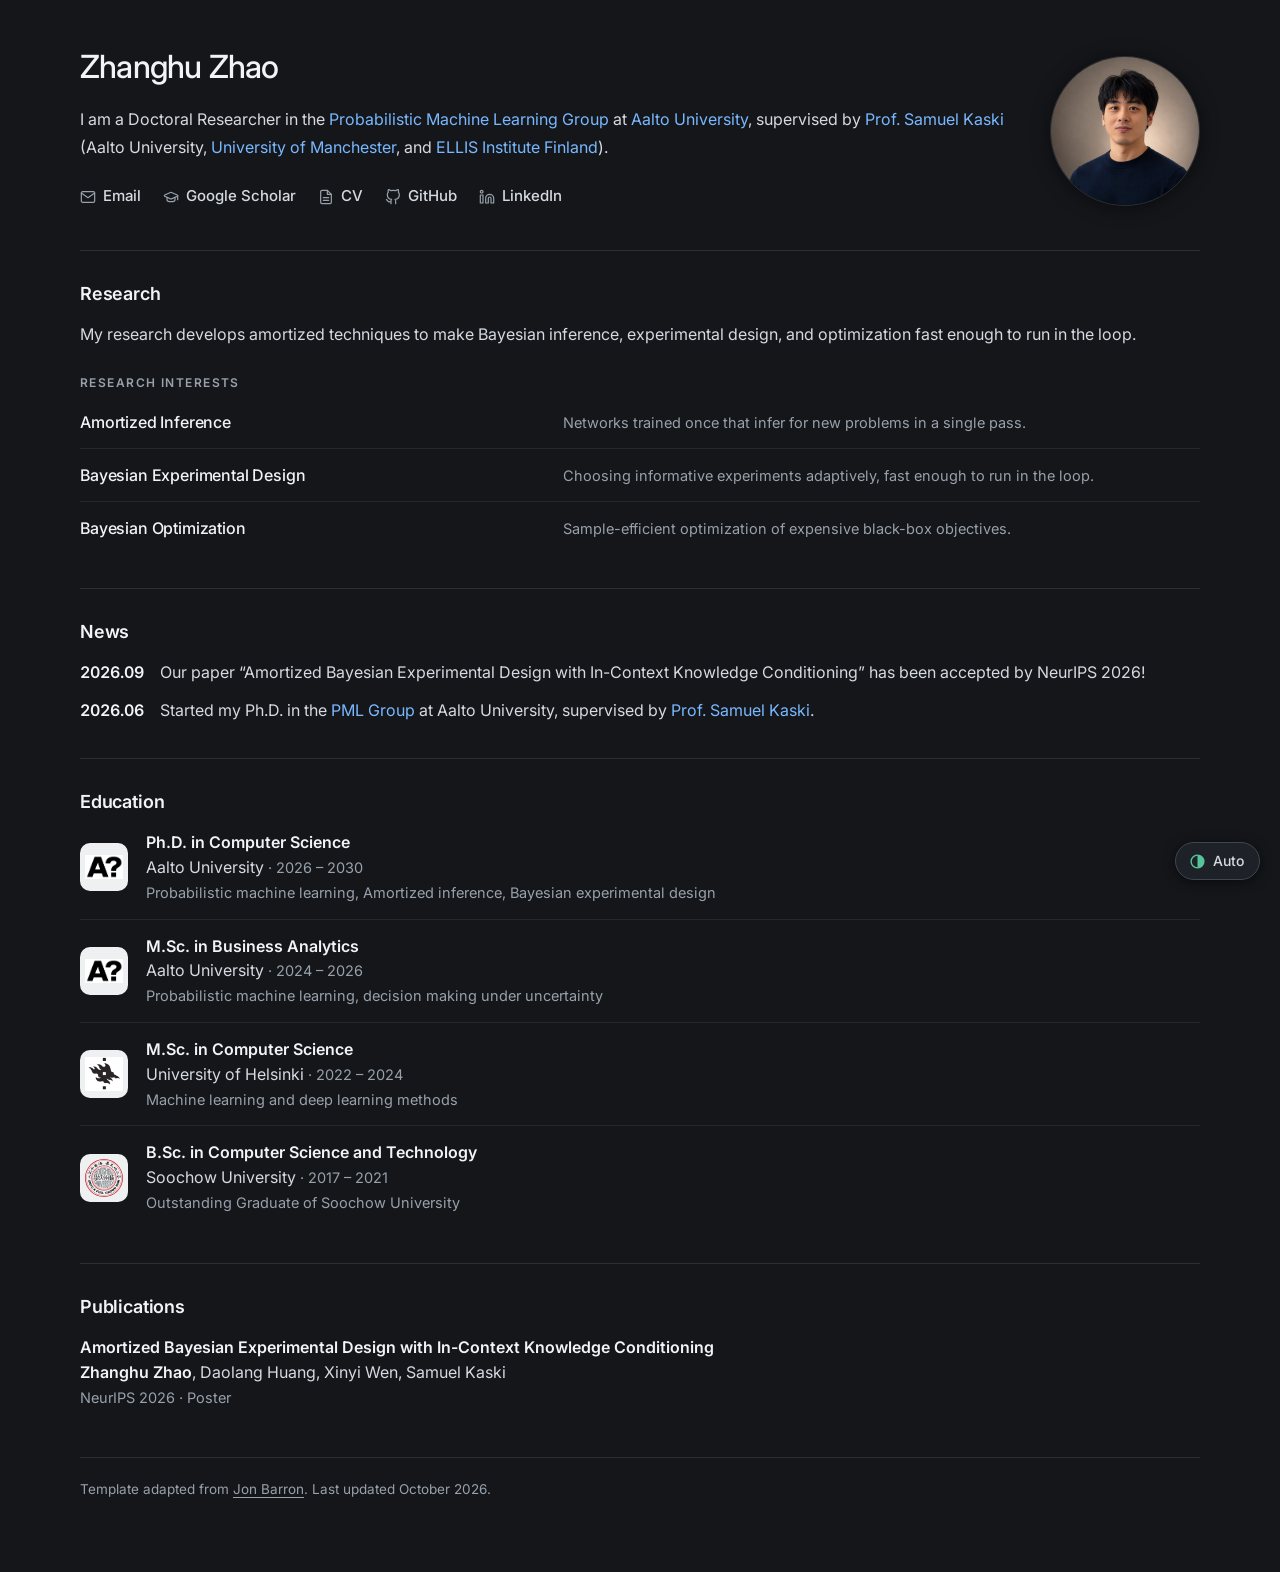
==== commit be508ae2: "Use my own CV and clear out stale content The /cv/ page embedded Jon Barron's CV, left over from the" ====
--- a/index.html
+++ b/index.html
@@ -8,7 +8,7 @@
     <meta name="author" content="Zhanghu Zhao" />
     <meta
       name="description"
-      content="Zhanghu Zhao — Doctoral Researcher in the Probabilistic Machine Learning Group at Aalto University. Research on amortized inference, Bayesian experimental design, Bayesian optimization, and sequential decision making."
+      content="Zhanghu Zhao — Doctoral Researcher in the Probabilistic Machine Learning Group at Aalto University. Research on amortized inference, Bayesian experimental design, and Bayesian optimization."
     />
 
     <!-- Canonical URL -->
@@ -19,7 +19,7 @@
     <meta property="og:title" content="Zhanghu Zhao" />
     <meta
       property="og:description"
-      content="Doctoral Researcher in the Probabilistic Machine Learning Group at Aalto University. Amortized inference, Bayesian experimental design, Bayesian optimization, sequential decision making."
+      content="Doctoral Researcher in the Probabilistic Machine Learning Group at Aalto University. Amortized inference, Bayesian experimental design, Bayesian optimization."
     />
     <meta property="og:url" content="https://zhanghu-zhao.com/" />
     <meta
@@ -32,7 +32,7 @@
     <meta name="twitter:title" content="Zhanghu Zhao" />
     <meta
       name="twitter:description"
-      content="Doctoral Researcher at Aalto University — amortized inference, Bayesian experimental design, Bayesian optimization, sequential decision making."
+      content="Doctoral Researcher at Aalto University — amortized inference, Bayesian experimental design, Bayesian optimization."
     />
     <meta
       name="twitter:image"
@@ -68,7 +68,7 @@
       rel="stylesheet"
     />
 
-    <link rel="stylesheet" type="text/css" href="stylesheet.css?v=12" />
+    <link rel="stylesheet" type="text/css" href="stylesheet.css?v=13" />
 
     <!-- Theme: set before first paint by theme.js, so no flash of the
          wrong scheme. Light by day, dark by night, following Helsinki. -->
@@ -83,7 +83,7 @@
         "name": "Zhanghu Zhao",
         "url": "https://zhanghu-zhao.com/",
         "image": "https://zhanghu-zhao.com/images/ZhanghuZhao-sm.jpg",
-        "email": "mailto:zhanghu.zhao@outlook.com",
+        "email": "mailto:zhanghu.zhao@aalto.fi",
         "jobTitle": "Doctoral Researcher",
         "affiliation": {
           "@type": "Organization",
@@ -91,6 +91,7 @@
           "url": "https://research.cs.aalto.fi/pml/"
         },
         "alumniOf": [
+          { "@type": "CollegeOrUniversity", "name": "Aalto University" },
           { "@type": "CollegeOrUniversity", "name": "University of Helsinki" },
           { "@type": "CollegeOrUniversity", "name": "Soochow University" }
         ],
@@ -136,7 +137,7 @@
           <nav aria-label="Contact and profiles">
             <ul class="links">
               <li>
-                <a href="mailto:zhanghu.zhao@outlook.com">
+                <a href="mailto:zhanghu.zhao@aalto.fi">
                   <svg viewBox="0 0 24 24" fill="none" stroke="currentColor" stroke-width="1.8" stroke-linecap="round" stroke-linejoin="round" aria-hidden="true"><path d="M4 4h16c1.1 0 2 .9 2 2v12c0 1.1-.9 2-2 2H4c-1.1 0-2-.9-2-2V6c0-1.1.9-2 2-2z" /><path d="m22 6-10 7L2 6" /></svg>
                   Email
                 </a>
@@ -186,14 +187,12 @@
       <main id="main">
         <section aria-labelledby="research-h">
           <h2 id="research-h">Research</h2>
-          <!-- TODO: refine this statement in your own words -->
           <p>
             My research develops amortized techniques to make Bayesian
             inference, experimental design, and optimization fast enough to run
             in the loop.
           </p>
           <h3 class="eyebrow" id="interests-h">Research interests</h3>
-          <!-- TODO: tune each one-line gloss in your own words -->
           <dl class="interests" aria-labelledby="interests-h">
             <div class="interest">
               <dt>Amortized Inference</dt>
@@ -269,7 +268,7 @@
               </div>
             </li>
 
-            <!-- <li class="education-item">
+            <li class="education-item">
               <div class="education-logo">
                 <img
                   src="logos/aalto-sm.png"
@@ -287,7 +286,7 @@
                   uncertainty</span
                 >
               </div>
-            </li> -->
+            </li>
 
             <li class="education-item">
               <div class="education-logo">
@@ -333,12 +332,19 @@
 
         <section aria-labelledby="pub-h">
           <h2 id="pub-h">Publications</h2>
-          <!-- Placeholder until your first paper is out. Replace with entries. -->
-          <p>
-            Preprints coming soon — in the meantime, see my
-            <a href="https://scholar.google.com/citations?user=dwAnNTwAAAAJ">Google Scholar</a>
-            and <a href="https://github.com/DralnMatthew/">GitHub</a>.
-          </p>
+          <ul class="pub-list">
+            <li class="pub">
+              <span class="pub-title"
+                >Amortized Bayesian Experimental Design with In-Context
+                Knowledge Conditioning</span
+              ><br />
+              <span class="pub-authors"
+                ><strong>Zhanghu Zhao</strong>, Daolang Huang, Xinyi Wen,
+                Samuel Kaski</span
+              ><br />
+              <span class="pub-venue">NeurIPS 2026 · Poster</span>
+            </li>
+          </ul>
         </section>
       </main>
 
@@ -346,7 +352,7 @@
         <p>
           Template adapted from
           <a href="https://jonbarron.info/">Jon Barron</a>. Last updated
-          September 2026.
+          October 2026.
         </p>
       </footer>
     </div>
--- a/stylesheet.css
+++ b/stylesheet.css
@@ -363,6 +363,41 @@
 }
 
 .education-content .meta {
+  color: var(--muted);
+  font-size: 14.5px;
+}
+
+/* ---------- Publications: title, authors, venue ---------- */
+.pub-list {
+  list-style: none;
+  margin: 0;
+  padding: 0;
+}
+
+.pub {
+  padding: 14px 0;
+  line-height: 1.55;
+  overflow-wrap: anywhere;
+}
+
+.pub:first-child {
+  padding-top: 2px;
+}
+
+.pub:not(:last-child) {
+  border-bottom: 1px solid var(--rule-soft);
+}
+
+.pub-title {
+  font-weight: 600;
+  color: var(--ink-strong);
+}
+
+.pub-authors {
+  color: var(--ink);
+}
+
+.pub-venue {
   color: var(--muted);
   font-size: 14.5px;
 }
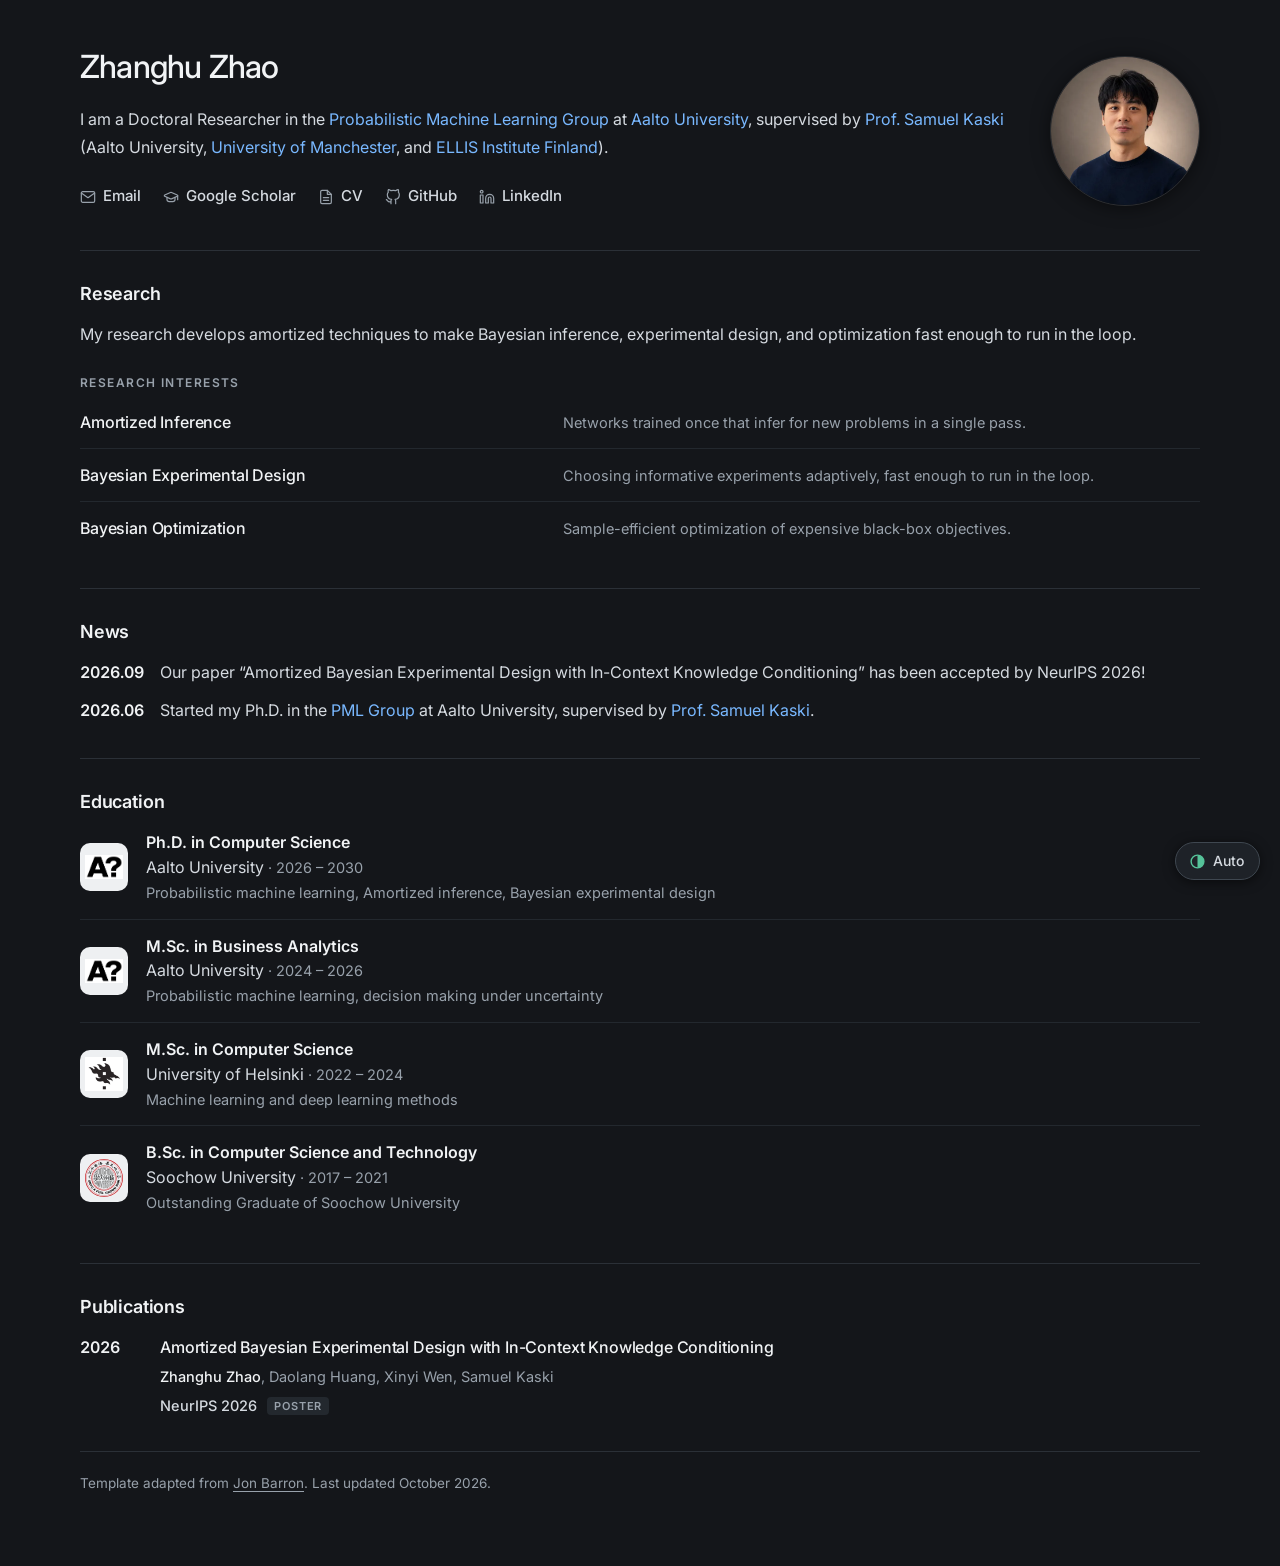
==== commit 91ce93ac: "Lay out Publications like News and badge the venue The entry was three tight lines at line-height 1." ====
--- a/index.html
+++ b/index.html
@@ -68,7 +68,7 @@
       rel="stylesheet"
     />
 
-    <link rel="stylesheet" type="text/css" href="stylesheet.css?v=13" />
+    <link rel="stylesheet" type="text/css" href="stylesheet.css?v=14" />
 
     <!-- Theme: set before first paint by theme.js, so no flash of the
          wrong scheme. Light by day, dark by night, following Helsinki. -->
@@ -334,15 +334,20 @@
           <h2 id="pub-h">Publications</h2>
           <ul class="pub-list">
             <li class="pub">
-              <span class="pub-title"
-                >Amortized Bayesian Experimental Design with In-Context
-                Knowledge Conditioning</span
-              ><br />
-              <span class="pub-authors"
-                ><strong>Zhanghu Zhao</strong>, Daolang Huang, Xinyi Wen,
-                Samuel Kaski</span
-              ><br />
-              <span class="pub-venue">NeurIPS 2026 · Poster</span>
+              <span class="pub-year">2026</span>
+              <div class="pub-body">
+                <span class="pub-title"
+                  >Amortized Bayesian Experimental Design with In-Context
+                  Knowledge Conditioning</span
+                >
+                <span class="pub-authors"
+                  ><strong>Zhanghu Zhao</strong>, Daolang Huang, Xinyi Wen,
+                  Samuel Kaski</span
+                >
+                <span class="pub-venue"
+                  >NeurIPS 2026 <span class="pub-badge">Poster</span></span
+                >
+              </div>
             </li>
           </ul>
         </section>
--- a/stylesheet.css
+++ b/stylesheet.css
@@ -367,7 +367,9 @@
   font-size: 14.5px;
 }
 
-/* ---------- Publications: title, authors, venue ---------- */
+/* ---------- Publications: year column, then title / authors / venue ----------
+   The year sits in the same column as the News dates, so the two line up.
+   The title carries the weight; the authors stay small and muted. */
 .pub-list {
   list-style: none;
   margin: 0;
@@ -375,31 +377,70 @@
 }
 
 .pub {
-  padding: 14px 0;
-  line-height: 1.55;
-  overflow-wrap: anywhere;
-}
-
-.pub:first-child {
-  padding-top: 2px;
-}
-
-.pub:not(:last-child) {
-  border-bottom: 1px solid var(--rule-soft);
-}
-
-.pub-title {
+  display: grid;
+  grid-template-columns: 68px minmax(0, 1fr);
+  column-gap: 12px;
+  align-items: baseline;
+}
+
+.pub + .pub {
+  margin-top: 18px;
+}
+
+.pub-year {
   font-weight: 600;
   color: var(--ink-strong);
+  font-variant-numeric: tabular-nums;
+}
+
+.pub-body {
+  min-width: 0;
+  overflow-wrap: anywhere;
+}
+
+.pub-title {
+  display: block;
+  font-weight: 500;
+  line-height: 1.5;
+  letter-spacing: -0.01em;
+  color: var(--ink-strong);
 }
 
 .pub-authors {
+  display: block;
+  margin-top: 6px;
+  font-size: 14.5px;
+  line-height: 1.6;
+  color: var(--muted);
+}
+
+.pub-authors strong {
+  font-weight: 500; /* own name: darker, not bolder */
+}
+
+/* the venue in ink, the presentation type as a small badge, as on the CV */
+.pub-venue {
+  display: flex;
+  flex-wrap: wrap;
+  align-items: center;
+  gap: 4px 10px;
+  margin-top: 6px;
+  font-size: 14.5px;
+  font-weight: 500;
+  line-height: 1.6;
   color: var(--ink);
 }
 
-.pub-venue {
-  color: var(--muted);
-  font-size: 14.5px;
+.pub-badge {
+  padding: 4px 7px 3px;
+  border-radius: 4px;
+  background: var(--rule-soft);
+  color: var(--muted);
+  font-size: 11px;
+  font-weight: 600;
+  line-height: 1;
+  letter-spacing: 0.08em;
+  text-transform: uppercase;
 }
 
 /* ---------- Footer ---------- */
@@ -458,7 +499,8 @@
     row-gap: 2px;
   }
 
-  .news-list li {
+  .news-list li,
+  .pub {
     grid-template-columns: 64px minmax(0, 1fr);
     column-gap: 10px;
   }
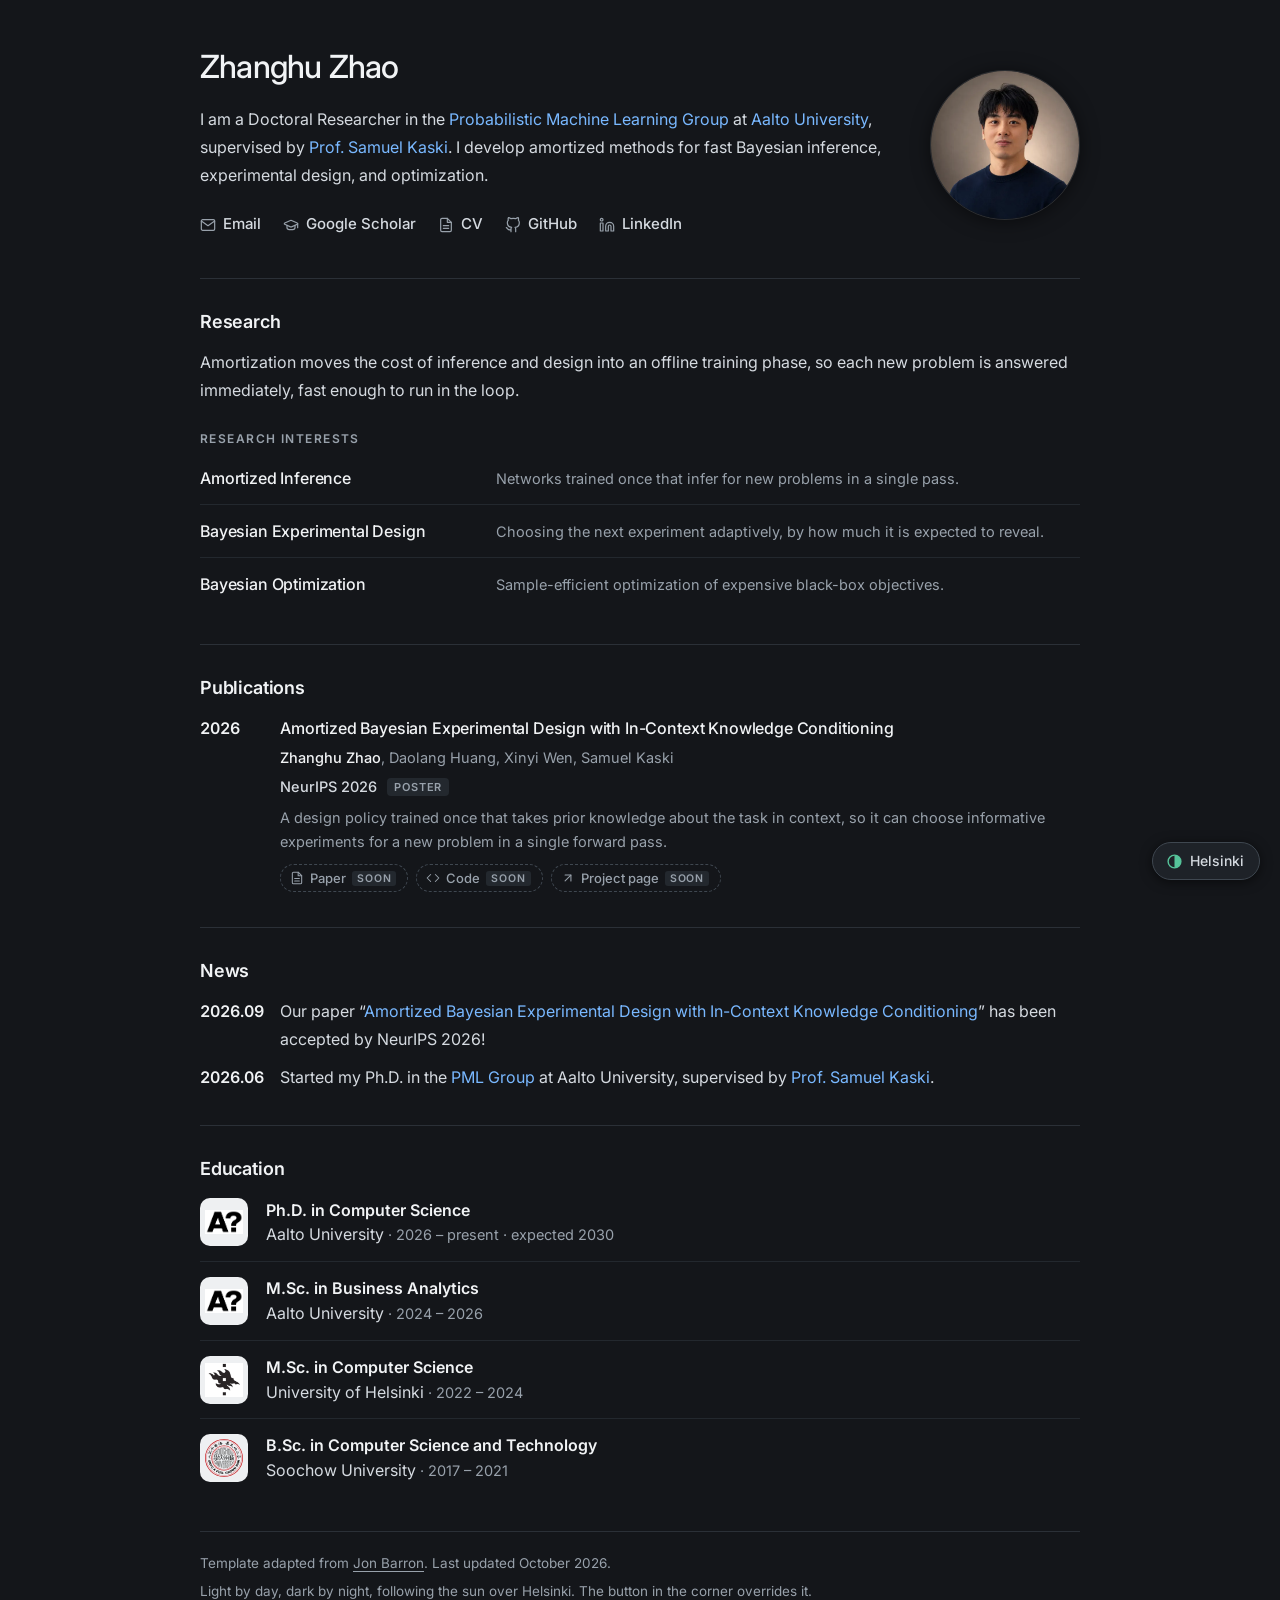
==== commit 342e6823: "Move Publications up, add paper link slots, and tighten the layout Apply the homepage review: the pa" ====
--- a/index.html
+++ b/index.html
@@ -8,7 +8,7 @@
     <meta name="author" content="Zhanghu Zhao" />
     <meta
       name="description"
-      content="Zhanghu Zhao — Doctoral Researcher in the Probabilistic Machine Learning Group at Aalto University. Research on amortized inference, Bayesian experimental design, and Bayesian optimization."
+      content="Zhanghu Zhao — Doctoral Researcher in the Probabilistic Machine Learning Group at Aalto University. Amortized methods for fast Bayesian inference, experimental design, and optimization."
     />
 
     <!-- Canonical URL -->
@@ -19,7 +19,7 @@
     <meta property="og:title" content="Zhanghu Zhao" />
     <meta
       property="og:description"
-      content="Doctoral Researcher in the Probabilistic Machine Learning Group at Aalto University. Amortized inference, Bayesian experimental design, Bayesian optimization."
+      content="Doctoral Researcher in the Probabilistic Machine Learning Group at Aalto University. Amortized methods for fast Bayesian inference, experimental design, and optimization."
     />
     <meta property="og:url" content="https://zhanghu-zhao.com/" />
     <meta
@@ -32,7 +32,7 @@
     <meta name="twitter:title" content="Zhanghu Zhao" />
     <meta
       name="twitter:description"
-      content="Doctoral Researcher at Aalto University — amortized inference, Bayesian experimental design, Bayesian optimization."
+      content="Doctoral Researcher at Aalto University — amortized methods for fast Bayesian inference, experimental design, and optimization."
     />
     <meta
       name="twitter:image"
@@ -68,12 +68,12 @@
       rel="stylesheet"
     />
 
-    <link rel="stylesheet" type="text/css" href="stylesheet.css?v=14" />
+    <link rel="stylesheet" type="text/css" href="stylesheet.css?v=15" />
 
     <!-- Theme: set before first paint by theme.js, so no flash of the
          wrong scheme. Light by day, dark by night, following Helsinki. -->
     <meta name="theme-color" content="#ffffff" />
-    <script src="theme.js?v=1"></script>
+    <script src="theme.js?v=2"></script>
 
     <!-- Structured data: Person (ties profiles to one entity for name queries) -->
     <script type="application/ld+json">
@@ -114,10 +114,14 @@
     <a class="skip-link" href="#main">Skip to main content</a>
 
     <div class="wrap">
+      <!-- On phones the header becomes a grid: the photo sits beside the
+           name, and the paragraph and links take the full width below.
+           The wrapper div is `display: contents` there, so keep the name,
+           paragraph and nav as its only children. -->
       <header class="intro">
         <div class="intro-text">
           <h1 class="name">Zhanghu Zhao</h1>
-          <p>
+          <p class="intro-lede">
             I am a Doctoral Researcher in the
             <a href="https://research.cs.aalto.fi/pml/"
               >Probabilistic Machine Learning Group</a
@@ -126,15 +130,11 @@
             supervised by
             <a href="https://www.aalto.fi/en/people/samuel-kaski"
               >Prof. Samuel Kaski</a
-            >
-            (Aalto University,
-            <a href="https://www.manchester.ac.uk/">University of Manchester</a
-            >, and
-            <a href="https://www.ellisinstitute.fi/">ELLIS Institute Finland</a
-            >).
+            >. I develop amortized methods for fast Bayesian inference,
+            experimental design, and optimization.
           </p>
 
-          <nav aria-label="Contact and profiles">
+          <nav class="intro-nav" aria-label="Contact and profiles">
             <ul class="links">
               <li>
                 <a href="mailto:zhanghu.zhao@aalto.fi">
@@ -188,9 +188,9 @@
         <section aria-labelledby="research-h">
           <h2 id="research-h">Research</h2>
           <p>
-            My research develops amortized techniques to make Bayesian
-            inference, experimental design, and optimization fast enough to run
-            in the loop.
+            Amortization moves the cost of inference and design into an
+            offline training phase, so each new problem is answered
+            immediately, fast enough to run in the loop.
           </p>
           <h3 class="eyebrow" id="interests-h">Research interests</h3>
           <dl class="interests" aria-labelledby="interests-h">
@@ -204,8 +204,8 @@
             <div class="interest">
               <dt>Bayesian Experimental Design</dt>
               <dd>
-                Choosing informative experiments adaptively, fast enough to run
-                in the loop.
+                Choosing the next experiment adaptively, by how much it is
+                expected to reveal.
               </dd>
             </div>
             <div class="interest">
@@ -218,15 +218,69 @@
           </dl>
         </section>
 
+        <section aria-labelledby="pub-h">
+          <h2 id="pub-h">Publications</h2>
+          <!-- Each paper: year | title / authors / venue / one-line summary /
+               link slots. The title and every link slot are <a> elements:
+               without an href they render as inert "soon" placeholders, and
+               adding an href publishes them. Delete a slot you will not use.
+               Keep the year in the venue text (e.g. "NeurIPS 2026"), because
+               the year column is hidden on phones. -->
+          <ul class="pub-list">
+            <li class="pub" id="zhao2026amortized">
+              <span class="pub-year">2026</span>
+              <div class="pub-body">
+                <a class="pub-title"
+                  >Amortized Bayesian Experimental Design with In-Context
+                  Knowledge Conditioning</a
+                >
+                <span class="pub-authors"
+                  ><strong>Zhanghu Zhao</strong>, Daolang Huang, Xinyi Wen,
+                  Samuel Kaski</span
+                >
+                <span class="pub-venue"
+                  >NeurIPS 2026 <span class="pub-badge">Poster</span></span
+                >
+                <p class="pub-tldr">
+                  A design policy trained once that takes prior knowledge about
+                  the task in context, so it can choose informative experiments
+                  for a new problem in a single forward pass.
+                </p>
+                <ul class="pub-links" aria-label="Links for this paper">
+                  <li>
+                    <a class="pub-link">
+                      <svg viewBox="0 0 24 24" fill="none" stroke="currentColor" stroke-width="1.8" stroke-linecap="round" stroke-linejoin="round" aria-hidden="true"><path d="M14 2H6a2 2 0 0 0-2 2v16a2 2 0 0 0 2 2h12a2 2 0 0 0 2-2V8z" /><path d="M14 2v6h6" /><path d="M16 13H8" /><path d="M16 17H8" /></svg>
+                      Paper
+                    </a>
+                  </li>
+                  <li>
+                    <a class="pub-link">
+                      <svg viewBox="0 0 24 24" fill="none" stroke="currentColor" stroke-width="1.8" stroke-linecap="round" stroke-linejoin="round" aria-hidden="true"><path d="m16 18 6-6-6-6" /><path d="m8 6-6 6 6 6" /></svg>
+                      Code
+                    </a>
+                  </li>
+                  <li>
+                    <a class="pub-link">
+                      <svg viewBox="0 0 24 24" fill="none" stroke="currentColor" stroke-width="1.8" stroke-linecap="round" stroke-linejoin="round" aria-hidden="true"><path d="M7 17 17 7" /><path d="M7 7h10v10" /></svg>
+                      Project page
+                    </a>
+                  </li>
+                </ul>
+              </div>
+            </li>
+          </ul>
+        </section>
+
         <section aria-labelledby="news-h">
           <h2 id="news-h">News</h2>
           <ul class="news-list">
             <li>
               <span class="news-date">2026.09</span>
               <span class="news-text"
-                >Our paper &ldquo;Amortized Bayesian Experimental Design with
-                In-Context Knowledge Conditioning&rdquo; has been accepted by
-                NeurIPS 2026!</span
+                >Our paper &ldquo;<a href="#zhao2026amortized"
+                  >Amortized Bayesian Experimental Design with In-Context
+                  Knowledge Conditioning</a
+                >&rdquo; has been accepted by NeurIPS 2026!</span
               >
             </li>
             <li>
@@ -241,7 +295,8 @@
               >
             </li>
             <!-- Add new items here as they happen (talks, preprints, awards).
-                 Keep the two spans: date, then text. -->
+                 Keep the two spans: date, then text. Link a paper to its
+                 entry above with href="#its-id". -->
           </ul>
         </section>
 
@@ -260,11 +315,7 @@
               <div class="education-content">
                 <span class="degree">Ph.D. in Computer Science</span><br />
                 <span class="school">Aalto University</span>
-                <span class="meta">· 2026 – 2030</span><br />
-                <span class="meta"
-                  >Probabilistic machine learning, Amortized inference, Bayesian
-                  experimental design</span
-                >
+                <span class="meta">· 2026 – present · expected 2030</span>
               </div>
             </li>
 
@@ -280,11 +331,7 @@
               <div class="education-content">
                 <span class="degree">M.Sc. in Business Analytics</span><br />
                 <span class="school">Aalto University</span>
-                <span class="meta">· 2024 – 2026</span><br />
-                <span class="meta"
-                  >Probabilistic machine learning, decision making under
-                  uncertainty</span
-                >
+                <span class="meta">· 2024 – 2026</span>
               </div>
             </li>
 
@@ -300,10 +347,7 @@
               <div class="education-content">
                 <span class="degree">M.Sc. in Computer Science</span><br />
                 <span class="school">University of Helsinki</span>
-                <span class="meta">· 2022 – 2024</span><br />
-                <span class="meta"
-                  >Machine learning and deep learning methods</span
-                >
+                <span class="meta">· 2022 – 2024</span>
               </div>
             </li>
 
@@ -321,32 +365,7 @@
                   >B.Sc. in Computer Science and Technology</span
                 ><br />
                 <span class="school">Soochow University</span>
-                <span class="meta">· 2017 – 2021</span><br />
-                <span class="meta"
-                  >Outstanding Graduate of Soochow University</span
-                >
-              </div>
-            </li>
-          </ul>
-        </section>
-
-        <section aria-labelledby="pub-h">
-          <h2 id="pub-h">Publications</h2>
-          <ul class="pub-list">
-            <li class="pub">
-              <span class="pub-year">2026</span>
-              <div class="pub-body">
-                <span class="pub-title"
-                  >Amortized Bayesian Experimental Design with In-Context
-                  Knowledge Conditioning</span
-                >
-                <span class="pub-authors"
-                  ><strong>Zhanghu Zhao</strong>, Daolang Huang, Xinyi Wen,
-                  Samuel Kaski</span
-                >
-                <span class="pub-venue"
-                  >NeurIPS 2026 <span class="pub-badge">Poster</span></span
-                >
+                <span class="meta">· 2017 – 2021</span>
               </div>
             </li>
           </ul>
@@ -359,6 +378,10 @@
           <a href="https://jonbarron.info/">Jon Barron</a>. Last updated
           October 2026.
         </p>
+        <p class="theme-note">
+          Light by day, dark by night, following the sun over Helsinki. The
+          button in the corner overrides it.
+        </p>
       </footer>
     </div>
 
@@ -368,7 +391,7 @@
           <circle cx="12" cy="12" r="9" />
           <path d="M12 3a9 9 0 0 1 0 18z" fill="currentColor" stroke="none" />
         </svg>
-        <span class="label i-auto">Auto</span>
+        <span class="label i-auto">Helsinki</span>
         <svg class="i-light" viewBox="0 0 24 24" width="17" height="17" fill="none" stroke="currentColor" stroke-width="2" stroke-linecap="round" aria-hidden="true">
           <circle cx="12" cy="12" r="4.5" />
           <path d="M12 1.8v2.4M12 19.8v2.4M4.6 4.6l1.7 1.7M17.7 17.7l1.7 1.7M1.8 12h2.4M19.8 12h2.4M4.6 19.4l1.7-1.7M17.7 6.3l1.7-1.7" />
--- a/stylesheet.css
+++ b/stylesheet.css
@@ -37,9 +37,14 @@
   --photo-shadow: 0 2px 14px rgba(0, 0, 0, 0.06);
   --viewer-bg: #f5f5f5;
 
-  /* Reading column: wide enough that a news item is one line at 16px. */
-  --maxw: 1200px;
+  /* Reading column: about 100 characters at 16px, so the research
+     glosses and news items read as lines rather than ribbons. */
+  --maxw: 960px;
+  --maxw-cv: 1200px; /* the embedded PDF wants the room */
   --pad-x: 40px;
+
+  /* brief wash behind a publication when a link in News jumps to it */
+  --flash: rgba(21, 101, 192, 0.09);
 }
 
 :root[data-theme="dark"] {
@@ -63,6 +68,7 @@
   --photo-ring: rgba(255, 255, 255, 0.1);
   --photo-shadow: 0 2px 18px rgba(0, 0, 0, 0.5);
   --viewer-bg: #1b1f24;
+  --flash: rgba(121, 184, 255, 0.14);
 }
 
 /* ---------- Reset / base ---------- */
@@ -141,7 +147,8 @@
 .wrap {
   max-width: var(--maxw);
   margin: 0 auto;
-  padding: 48px var(--pad-x) 56px;
+  /* the bottom padding keeps the footer clear of the floating theme button */
+  padding: 48px var(--pad-x) 84px;
 }
 
 /* Sections sit between hairlines rather than under heavy headings. */
@@ -258,8 +265,10 @@
 
 .interest {
   display: grid;
-  grid-template-columns: minmax(0, 5fr) minmax(0, 7fr);
-  column-gap: 28px;
+  /* the topic column is just wide enough for the longest topic, so the
+     gloss starts next to it instead of across the page */
+  grid-template-columns: 17em minmax(0, 1fr);
+  column-gap: 24px;
   align-items: baseline;
   padding: 12px 0;
 }
@@ -369,7 +378,8 @@
 
 /* ---------- Publications: year column, then title / authors / venue ----------
    The year sits in the same column as the News dates, so the two line up.
-   The title carries the weight; the authors stay small and muted. */
+   The title carries the weight; the authors stay small and muted. Under
+   the venue come a one-line summary and a row of link slots. */
 .pub-list {
   list-style: none;
   margin: 0;
@@ -381,10 +391,34 @@
   grid-template-columns: 68px minmax(0, 1fr);
   column-gap: 12px;
   align-items: baseline;
+  border-radius: 6px;
+  scroll-margin-top: 24px; /* breathing room when News jumps here */
 }
 
 .pub + .pub {
-  margin-top: 18px;
+  margin-top: 22px;
+}
+
+/* a link in News lands here: wash the entry briefly so the eye finds it */
+@keyframes pub-flash {
+  from {
+    background-color: var(--flash);
+    box-shadow: 0 0 0 10px var(--flash);
+  }
+  to {
+    background-color: transparent;
+    box-shadow: 0 0 0 10px transparent;
+  }
+}
+
+.pub:target {
+  animation: pub-flash 2.4s ease-out 1;
+}
+
+@media (prefers-reduced-motion: reduce) {
+  .pub:target {
+    animation: none;
+  }
 }
 
 .pub-year {
@@ -398,12 +432,23 @@
   overflow-wrap: anywhere;
 }
 
+/* The title is an <a>. Without an href it is inert and reads as text;
+   give it one and it links to the paper. */
 .pub-title {
   display: block;
   font-weight: 500;
   line-height: 1.5;
   letter-spacing: -0.01em;
   color: var(--ink-strong);
+}
+
+.pub-title:not([href]) {
+  color: var(--ink-strong);
+  text-decoration: none;
+}
+
+.pub-title[href]:hover {
+  color: var(--link);
 }
 
 .pub-authors {
@@ -443,6 +488,78 @@
   text-transform: uppercase;
 }
 
+/* one sentence on what the paper contributes, for readers outside the field */
+.pub-tldr {
+  margin: 8px 0 0;
+  font-size: 14.5px;
+  line-height: 1.65;
+  color: var(--muted);
+}
+
+/* ---------- Link slots: Paper / Code / Project page ----------
+   Small outlined pills. A slot without an href is a placeholder: dashed,
+   muted, tagged "soon", and not focusable. Adding the href publishes it. */
+.pub-links {
+  display: flex;
+  flex-wrap: wrap;
+  gap: 8px;
+  margin: 10px 0 0;
+  padding: 0;
+  list-style: none;
+}
+
+.pub-link {
+  display: inline-flex;
+  align-items: center;
+  gap: 6px;
+  min-height: 28px;
+  padding: 3px 11px 3px 9px;
+  border: 1px solid var(--btn-border);
+  border-radius: 999px;
+  font-size: 13px;
+  font-weight: 500;
+  line-height: 1.3;
+  color: var(--ink);
+  transition: color 0.15s ease, border-color 0.15s ease;
+}
+
+.pub-link svg {
+  flex: 0 0 auto;
+  width: 14px;
+  height: 14px;
+  color: var(--muted);
+  transition: color 0.15s ease;
+}
+
+.pub-link[href]:hover {
+  color: var(--link);
+  border-color: var(--link);
+  text-decoration: none;
+}
+
+.pub-link[href]:hover svg {
+  color: inherit;
+}
+
+.pub-link:not([href]) {
+  border-style: dashed;
+  color: var(--muted);
+  text-decoration: none;
+  cursor: default;
+}
+
+.pub-link:not([href])::after {
+  content: "soon";
+  padding: 3px 5px 2px;
+  border-radius: 3px;
+  background: var(--rule-soft);
+  font-size: 10.5px;
+  font-weight: 600;
+  line-height: 1;
+  letter-spacing: 0.08em;
+  text-transform: uppercase;
+}
+
 /* ---------- Footer ---------- */
 .site-footer {
   padding-top: 20px;
@@ -450,6 +567,12 @@
   color: var(--muted);
   font-size: 13.5px;
 }
+.site-footer p {
+  margin: 0;
+}
+.site-footer .theme-note {
+  margin-top: 4px;
+}
 .site-footer a {
   color: var(--muted);
   text-decoration: underline;
@@ -457,6 +580,11 @@
 }
 .site-footer a:hover {
   color: var(--link);
+}
+
+/* without JavaScript there is no automatic theme to explain */
+:root:not([data-mode]) .theme-note {
+  display: none;
 }
 
 /* ============================================================
@@ -464,25 +592,51 @@
    ============================================================ */
 @media (max-width: 680px) {
   .wrap {
-    padding: 32px 20px 48px;
-  }
-
+    padding: 28px 20px 76px;
+  }
+
+  /* A compact header: the photo beside the name, then the paragraph and
+     the links across the full width, all left-aligned. The text wrapper
+     dissolves (display: contents) so its children can take grid areas. */
   .intro {
-    flex-direction: column-reverse; /* photo on top, text below */
+    display: grid;
+    grid-template-columns: 84px minmax(0, 1fr);
+    grid-template-areas:
+      "photo name"
+      "lede lede"
+      "links links";
+    gap: 0 18px;
     align-items: center;
-    text-align: center;
-    gap: 18px;
-    padding-bottom: 28px;
+    padding-bottom: 24px;
+  }
+
+  .intro-text {
+    display: contents;
   }
 
   .intro-photo {
-    width: 128px;
-    max-width: 45%;
+    grid-area: photo;
+    width: 84px;
+    max-width: none;
+  }
+
+  .name {
+    grid-area: name;
+    margin: 0;
+  }
+
+  .intro-text .intro-lede {
+    grid-area: lede;
+    margin: 18px 0 0;
+  }
+
+  .intro-nav {
+    grid-area: links;
   }
 
   .links {
-    justify-content: center;
-    gap: 2px 18px;
+    margin-top: 8px;
+    gap: 0 16px;
   }
 
   /* roomier tap targets on the primary contact row */
@@ -491,7 +645,7 @@
   }
 
   main > section {
-    padding: 26px 0 28px;
+    padding: 24px 0 26px;
   }
 
   .interest {
@@ -499,10 +653,23 @@
     row-gap: 2px;
   }
 
-  .news-list li,
-  .pub {
+  .news-list li {
     grid-template-columns: 64px minmax(0, 1fr);
     column-gap: 10px;
+  }
+
+  /* The year column would squeeze long titles, so it goes; the venue
+     line ("NeurIPS 2026") carries the year instead. */
+  .pub {
+    display: block;
+  }
+
+  .pub-year {
+    display: none;
+  }
+
+  .pub + .pub {
+    margin-top: 20px;
   }
 
   .education-item {
@@ -522,7 +689,7 @@
    viewer inside the iframe; the toolbar only adds "Open PDF".
    ============================================================ */
 .cv-page {
-  max-width: var(--maxw);
+  max-width: var(--maxw-cv);
   margin: 0 auto;
   padding: 24px var(--pad-x) 40px;
 }
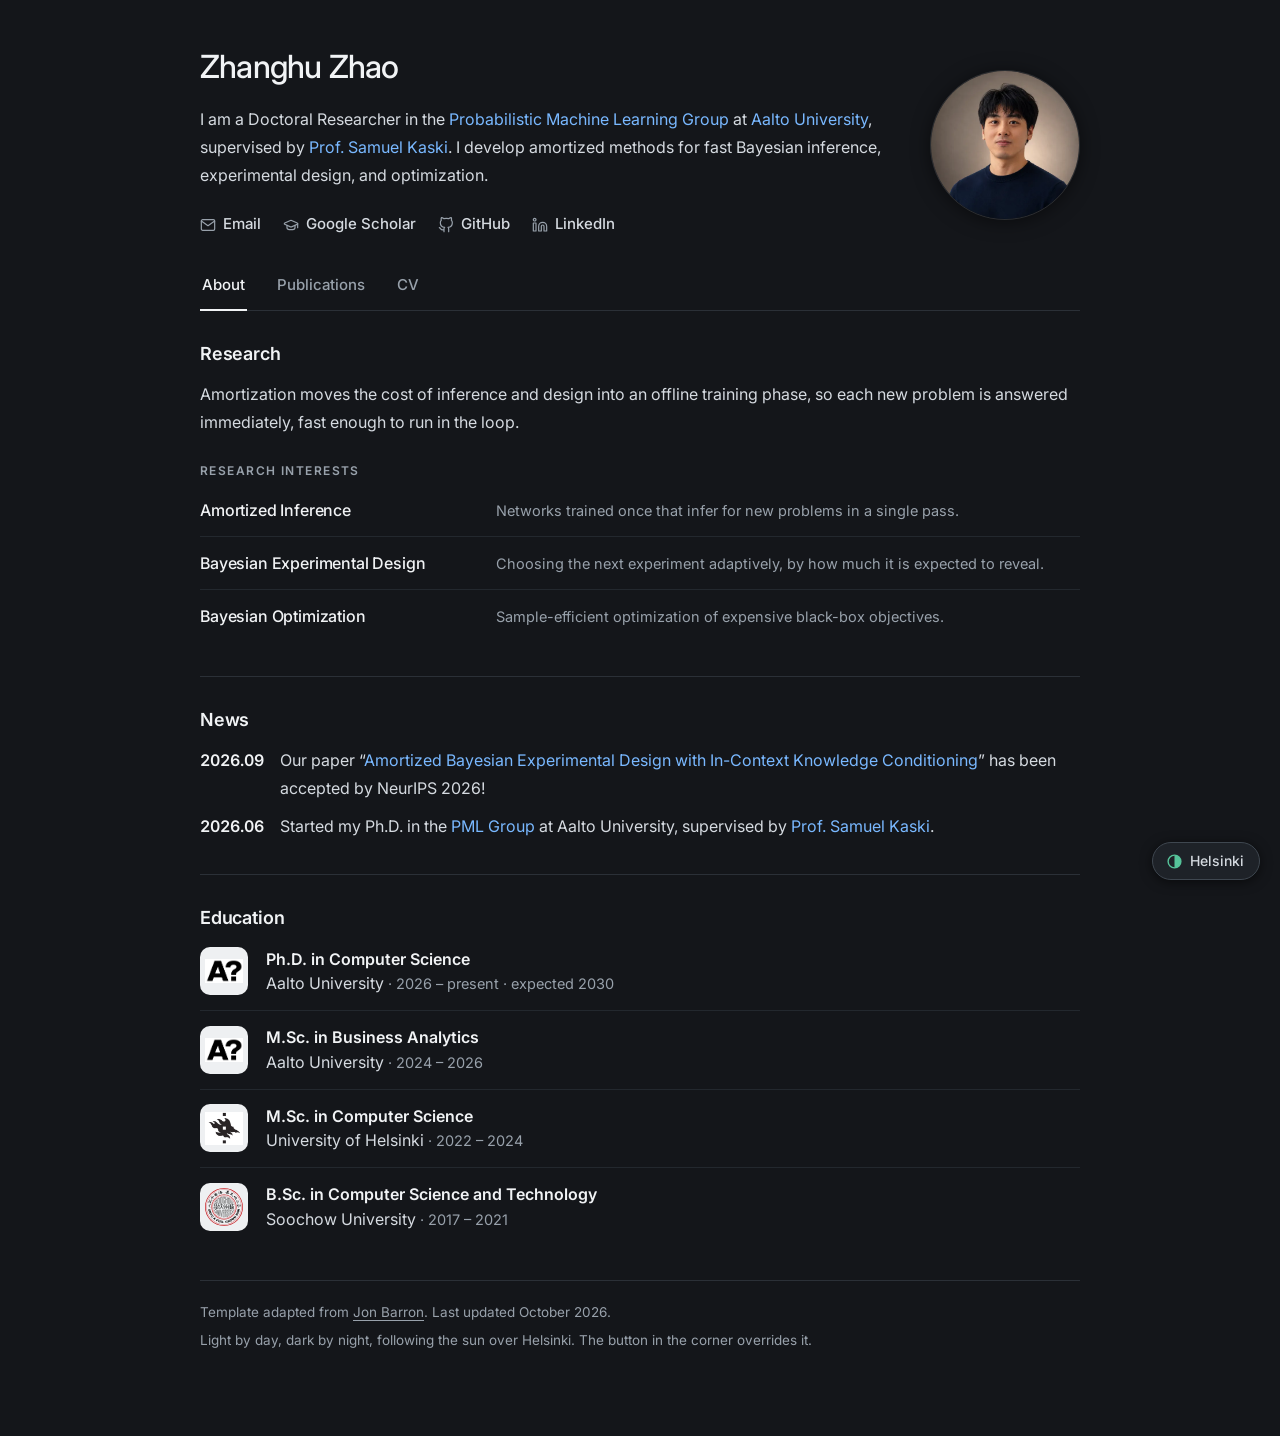
==== commit dbebe707: "Add a Publications page and a row of tabs on every page The header now ends in a row of tabs, About " ====
--- a/index.html
+++ b/index.html
@@ -68,7 +68,7 @@
       rel="stylesheet"
     />
 
-    <link rel="stylesheet" type="text/css" href="stylesheet.css?v=15" />
+    <link rel="stylesheet" type="text/css" href="stylesheet.css?v=16" />
 
     <!-- Theme: set before first paint by theme.js, so no flash of the
          wrong scheme. Light by day, dark by night, following Helsinki. -->
@@ -149,12 +149,6 @@
                 </a>
               </li>
               <li>
-                <a href="cv/">
-                  <svg viewBox="0 0 24 24" fill="none" stroke="currentColor" stroke-width="1.8" stroke-linecap="round" stroke-linejoin="round" aria-hidden="true"><path d="M14 2H6a2 2 0 0 0-2 2v16a2 2 0 0 0 2 2h12a2 2 0 0 0 2-2V8z" /><path d="M14 2v6h6" /><path d="M16 13H8" /><path d="M16 17H8" /></svg>
-                  CV
-                </a>
-              </li>
-              <li>
                 <a href="https://github.com/DralnMatthew/">
                   <svg viewBox="0 0 24 24" fill="none" stroke="currentColor" stroke-width="1.8" stroke-linecap="round" stroke-linejoin="round" aria-hidden="true"><path d="M9 19c-5 1.5-5-2.5-7-3m14 6v-3.87a3.37 3.37 0 0 0-.94-2.61c3.14-.35 6.44-1.54 6.44-7A5.44 5.44 0 0 0 20 4.77 5.07 5.07 0 0 0 19.91 1S18.73.65 16 2.48a13.38 13.38 0 0 0-7 0C6.27.65 5.09 1 5.09 1A5.07 5.07 0 0 0 5 4.77a5.44 5.44 0 0 0-1.5 3.78c0 5.42 3.3 6.61 6.44 7A3.37 3.37 0 0 0 9 18.13V22" /></svg>
                   GitHub
@@ -183,6 +177,16 @@
           </picture>
         </div>
       </header>
+
+      <!-- Page tabs. Every tab is a link to a page; the current page's
+           tab carries aria-current="page". The header above and this strip
+           are the same in index.html, publications/index.html and
+           cv/index.html: a change to either goes in all three. -->
+      <nav class="tabs" aria-label="Pages">
+        <a href="./" aria-current="page">About</a>
+        <a href="publications/">Publications</a>
+        <a href="cv/">CV</a>
+      </nav>
 
       <main id="main">
         <section aria-labelledby="research-h">
@@ -218,66 +222,13 @@
           </dl>
         </section>
 
-        <section aria-labelledby="pub-h">
-          <h2 id="pub-h">Publications</h2>
-          <!-- Each paper: year | title / authors / venue / one-line summary /
-               link slots. The title and every link slot are <a> elements:
-               without an href they render as inert "soon" placeholders, and
-               adding an href publishes them. Delete a slot you will not use.
-               Keep the year in the venue text (e.g. "NeurIPS 2026"), because
-               the year column is hidden on phones. -->
-          <ul class="pub-list">
-            <li class="pub" id="zhao2026amortized">
-              <span class="pub-year">2026</span>
-              <div class="pub-body">
-                <a class="pub-title"
-                  >Amortized Bayesian Experimental Design with In-Context
-                  Knowledge Conditioning</a
-                >
-                <span class="pub-authors"
-                  ><strong>Zhanghu Zhao</strong>, Daolang Huang, Xinyi Wen,
-                  Samuel Kaski</span
-                >
-                <span class="pub-venue"
-                  >NeurIPS 2026 <span class="pub-badge">Poster</span></span
-                >
-                <p class="pub-tldr">
-                  A design policy trained once that takes prior knowledge about
-                  the task in context, so it can choose informative experiments
-                  for a new problem in a single forward pass.
-                </p>
-                <ul class="pub-links" aria-label="Links for this paper">
-                  <li>
-                    <a class="pub-link">
-                      <svg viewBox="0 0 24 24" fill="none" stroke="currentColor" stroke-width="1.8" stroke-linecap="round" stroke-linejoin="round" aria-hidden="true"><path d="M14 2H6a2 2 0 0 0-2 2v16a2 2 0 0 0 2 2h12a2 2 0 0 0 2-2V8z" /><path d="M14 2v6h6" /><path d="M16 13H8" /><path d="M16 17H8" /></svg>
-                      Paper
-                    </a>
-                  </li>
-                  <li>
-                    <a class="pub-link">
-                      <svg viewBox="0 0 24 24" fill="none" stroke="currentColor" stroke-width="1.8" stroke-linecap="round" stroke-linejoin="round" aria-hidden="true"><path d="m16 18 6-6-6-6" /><path d="m8 6-6 6 6 6" /></svg>
-                      Code
-                    </a>
-                  </li>
-                  <li>
-                    <a class="pub-link">
-                      <svg viewBox="0 0 24 24" fill="none" stroke="currentColor" stroke-width="1.8" stroke-linecap="round" stroke-linejoin="round" aria-hidden="true"><path d="M7 17 17 7" /><path d="M7 7h10v10" /></svg>
-                      Project page
-                    </a>
-                  </li>
-                </ul>
-              </div>
-            </li>
-          </ul>
-        </section>
-
         <section aria-labelledby="news-h">
           <h2 id="news-h">News</h2>
           <ul class="news-list">
             <li>
               <span class="news-date">2026.09</span>
               <span class="news-text"
-                >Our paper &ldquo;<a href="#zhao2026amortized"
+                >Our paper &ldquo;<a href="publications/#zhao2026amortized"
                   >Amortized Bayesian Experimental Design with In-Context
                   Knowledge Conditioning</a
                 >&rdquo; has been accepted by NeurIPS 2026!</span
@@ -296,7 +247,8 @@
             </li>
             <!-- Add new items here as they happen (talks, preprints, awards).
                  Keep the two spans: date, then text. Link a paper to its
-                 entry above with href="#its-id". -->
+                 entry on the Publications page with
+                 href="publications/#its-id". -->
           </ul>
         </section>
 
--- a/stylesheet.css
+++ b/stylesheet.css
@@ -40,7 +40,6 @@
   /* Reading column: about 100 characters at 16px, so the research
      glosses and news items read as lines rather than ribbons. */
   --maxw: 960px;
-  --maxw-cv: 1200px; /* the embedded PDF wants the room */
   --pad-x: 40px;
 
   /* brief wash behind a publication when a link in News jumps to it */
@@ -162,7 +161,7 @@
   display: flex;
   align-items: center;
   gap: 44px;
-  padding-bottom: 36px;
+  padding-bottom: 30px;
 }
 
 .intro-text {
@@ -237,6 +236,40 @@
   color: inherit;
 }
 
+/* ---------- Page tabs: About / Publications / CV ----------
+   A strip between the header and the content, on every page. Each tab
+   is a link to a page; the current page's tab carries aria-current and
+   is underlined. The strip's rule doubles as the first section's top
+   rule. */
+.tabs {
+  display: flex;
+  gap: 28px;
+  border-bottom: 1px solid var(--rule);
+}
+
+.tabs a {
+  padding: 0 2px 11px;
+  margin-bottom: -1px; /* the underline sits on the rule, not above it */
+  font-size: 15px;
+  font-weight: 500;
+  color: var(--muted);
+  border-bottom: 2px solid transparent;
+}
+
+.tabs a:hover {
+  color: var(--ink-strong);
+  text-decoration: none;
+}
+
+.tabs a[aria-current="page"] {
+  color: var(--ink-strong);
+  border-bottom-color: var(--ink-strong);
+}
+
+.tabs + main > section:first-child {
+  border-top: 0;
+}
+
 /* ---------- Section headings ---------- */
 h2 {
   font-size: 18px;
@@ -245,6 +278,36 @@
   letter-spacing: -0.01em;
   color: var(--ink-strong);
   margin: 0 0 14px;
+}
+
+/* a heading with one action at the other end of its line ("Open PDF") */
+.section-head {
+  display: flex;
+  align-items: center;
+  justify-content: space-between;
+  gap: 16px;
+  margin-bottom: 14px;
+}
+
+.section-head h2 {
+  margin: 0;
+}
+
+.section-action {
+  flex: 0 0 auto;
+  padding: 6px 12px;
+  border: 1px solid var(--btn-border);
+  border-radius: 6px;
+  font-size: 14px;
+  font-weight: 500;
+  white-space: nowrap;
+  transition: color 0.15s ease, border-color 0.15s ease, background 0.15s ease;
+}
+
+.section-action:hover {
+  text-decoration: none;
+  border-color: var(--accent);
+  background: var(--chip-bg);
 }
 
 /* small uppercase label for a sub-list inside a section */
@@ -377,7 +440,7 @@
 }
 
 /* ---------- Publications: year column, then title / authors / venue ----------
-   The year sits in the same column as the News dates, so the two line up.
+   The year column is as wide as the News date column on the homepage.
    The title carries the weight; the authors stay small and muted. Under
    the venue come a one-line summary and a row of link slots. */
 .pub-list {
@@ -639,9 +702,17 @@
     gap: 0 16px;
   }
 
-  /* roomier tap targets on the primary contact row */
+  /* roomier tap targets on the primary contact row and the tabs */
   .links a {
     padding: 8px 2px;
+  }
+
+  .tabs {
+    gap: 24px;
+  }
+
+  .tabs a {
+    padding: 6px 2px 10px;
   }
 
   main > section {
@@ -685,65 +756,10 @@
 
 /* ============================================================
    CV page (/cv/) — embedded PDF viewer
-   The zoom / page controls come from the browser's built-in PDF
-   viewer inside the iframe; the toolbar only adds "Open PDF".
+   The page shares the header and the tabs with the homepage. The zoom
+   and page controls come from the browser's built-in PDF viewer inside
+   the iframe; the page only adds "Open PDF" beside its heading.
    ============================================================ */
-.cv-page {
-  max-width: var(--maxw-cv);
-  margin: 0 auto;
-  padding: 24px var(--pad-x) 40px;
-}
-
-.cv-toolbar {
-  display: flex;
-  flex-wrap: wrap;
-  align-items: flex-end;
-  justify-content: space-between;
-  gap: 12px 16px;
-  padding-bottom: 14px;
-  margin-bottom: 16px;
-  border-bottom: 1px solid var(--rule);
-}
-
-.cv-title {
-  min-width: 0;
-}
-
-.cv-back {
-  display: inline-block;
-  font-size: 14px;
-  font-weight: 500;
-  color: var(--muted);
-  margin-bottom: 2px;
-}
-.cv-back:hover {
-  color: var(--link);
-}
-
-.cv-toolbar h1 {
-  margin: 0;
-  font-size: clamp(22px, 1rem + 1.2vw, 28px);
-  font-weight: 500;
-  line-height: 1.2;
-  letter-spacing: -0.025em;
-  color: var(--ink-strong);
-}
-
-.cv-open {
-  flex: 0 0 auto;
-  font-weight: 500;
-  white-space: nowrap;
-  border: 1px solid var(--btn-border);
-  border-radius: 6px;
-  padding: 7px 14px;
-  transition: color 0.15s ease, border-color 0.15s ease, background 0.15s ease;
-}
-.cv-open:hover {
-  text-decoration: none;
-  border-color: var(--accent);
-  background: var(--chip-bg);
-}
-
 .cv-viewer {
   display: block;
   width: 100%;
@@ -761,10 +777,6 @@
 }
 
 @media (max-width: 680px) {
-  .cv-page {
-    padding: 18px 14px 32px;
-  }
-
   .cv-viewer {
     height: calc(100vh - 210px);
     min-height: 460px;
@@ -868,10 +880,3 @@
   max-height: 100%;
 }
 
-/* the CV toolbar carries its own toggle, next to "Open PDF" */
-.cv-actions {
-  flex: 0 0 auto;
-  display: flex;
-  align-items: center;
-  gap: 10px;
-}
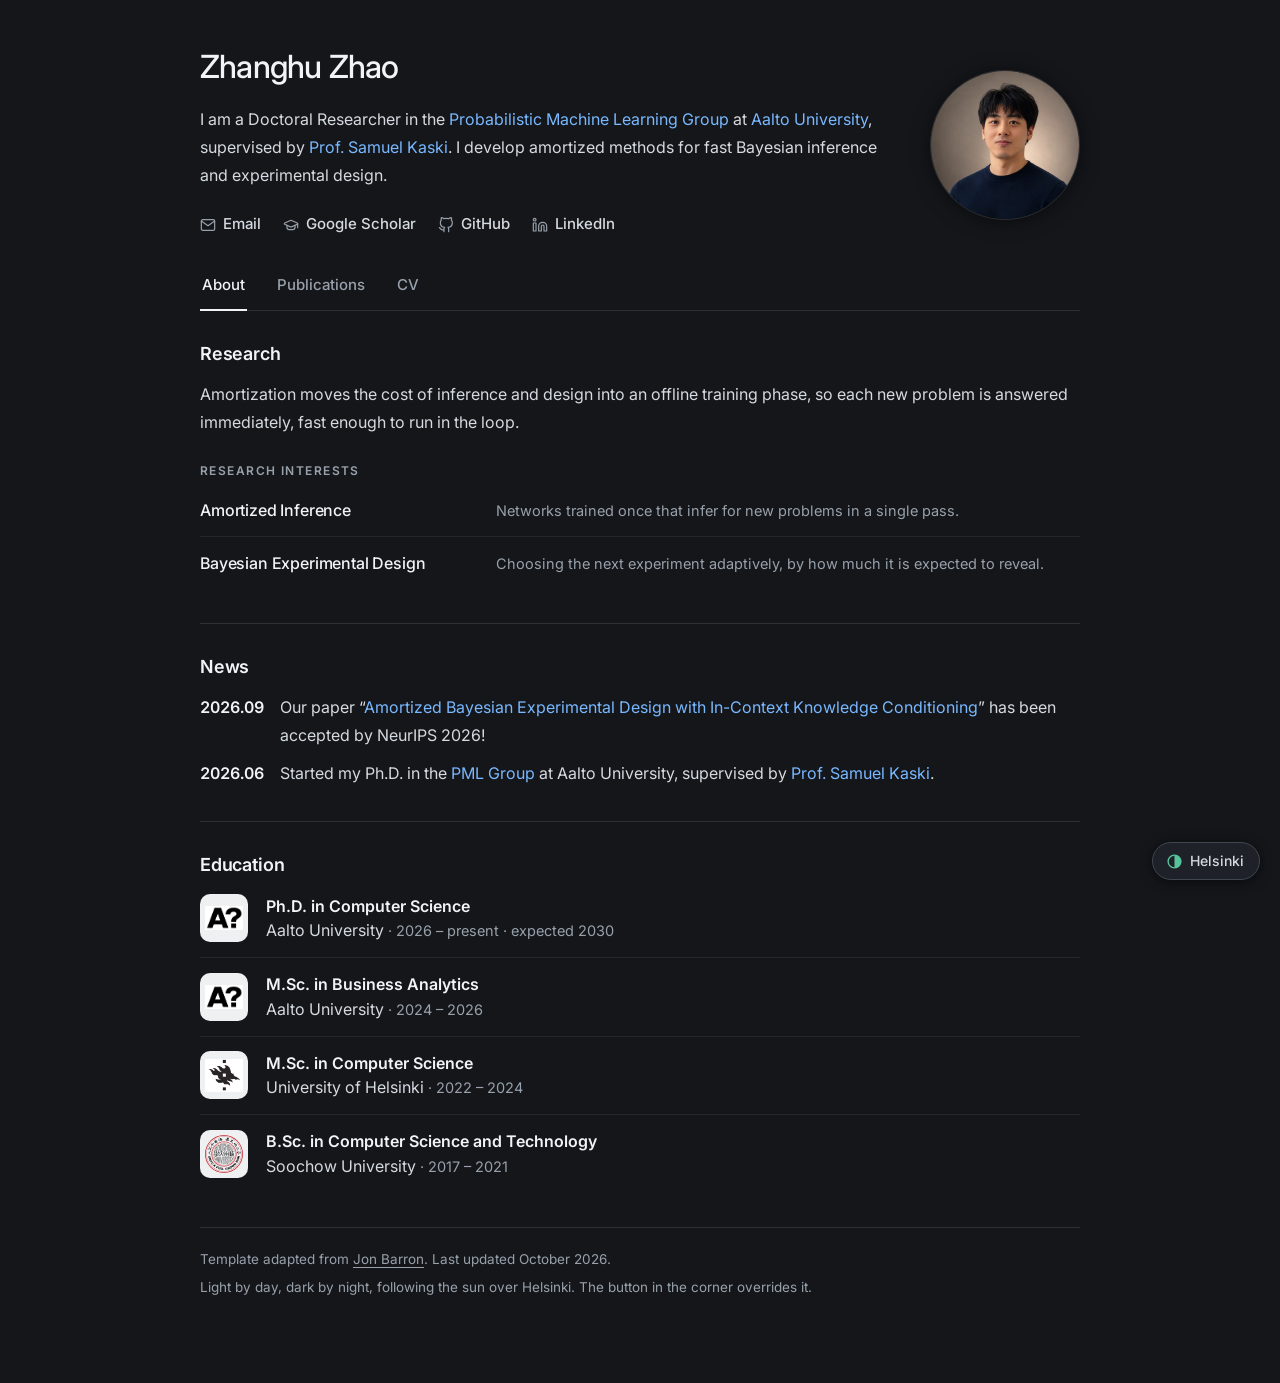
==== commit 9409bae0: "Open Publications and CV at the tabs, and drop Bayesian optimization Everything under the header now" ====
--- a/index.html
+++ b/index.html
@@ -8,7 +8,7 @@
     <meta name="author" content="Zhanghu Zhao" />
     <meta
       name="description"
-      content="Zhanghu Zhao — Doctoral Researcher in the Probabilistic Machine Learning Group at Aalto University. Amortized methods for fast Bayesian inference, experimental design, and optimization."
+      content="Zhanghu Zhao — Doctoral Researcher in the Probabilistic Machine Learning Group at Aalto University. Amortized methods for fast Bayesian inference and experimental design."
     />
 
     <!-- Canonical URL -->
@@ -19,7 +19,7 @@
     <meta property="og:title" content="Zhanghu Zhao" />
     <meta
       property="og:description"
-      content="Doctoral Researcher in the Probabilistic Machine Learning Group at Aalto University. Amortized methods for fast Bayesian inference, experimental design, and optimization."
+      content="Doctoral Researcher in the Probabilistic Machine Learning Group at Aalto University. Amortized methods for fast Bayesian inference and experimental design."
     />
     <meta property="og:url" content="https://zhanghu-zhao.com/" />
     <meta
@@ -32,7 +32,7 @@
     <meta name="twitter:title" content="Zhanghu Zhao" />
     <meta
       name="twitter:description"
-      content="Doctoral Researcher at Aalto University — amortized methods for fast Bayesian inference, experimental design, and optimization."
+      content="Doctoral Researcher at Aalto University — amortized methods for fast Bayesian inference and experimental design."
     />
     <meta
       name="twitter:image"
@@ -68,7 +68,7 @@
       rel="stylesheet"
     />
 
-    <link rel="stylesheet" type="text/css" href="stylesheet.css?v=16" />
+    <link rel="stylesheet" type="text/css" href="stylesheet.css?v=17" />
 
     <!-- Theme: set before first paint by theme.js, so no flash of the
          wrong scheme. Light by day, dark by night, following Helsinki. -->
@@ -98,7 +98,6 @@
         "knowsAbout": [
           "Amortized Inference",
           "Bayesian Experimental Design",
-          "Bayesian Optimization",
           "Probabilistic Machine Learning"
         ],
         "sameAs": [
@@ -130,8 +129,8 @@
             supervised by
             <a href="https://www.aalto.fi/en/people/samuel-kaski"
               >Prof. Samuel Kaski</a
-            >. I develop amortized methods for fast Bayesian inference,
-            experimental design, and optimization.
+            >. I develop amortized methods for fast Bayesian inference and
+            experimental design.
           </p>
 
           <nav class="intro-nav" aria-label="Contact and profiles">
@@ -178,163 +177,162 @@
         </div>
       </header>
 
-      <!-- Page tabs. Every tab is a link to a page; the current page's
-           tab carries aria-current="page". The header above and this strip
-           are the same in index.html, publications/index.html and
-           cv/index.html: a change to either goes in all three. -->
-      <nav class="tabs" aria-label="Pages">
-        <a href="./" aria-current="page">About</a>
-        <a href="publications/">Publications</a>
-        <a href="cv/">CV</a>
-      </nav>
-
-      <main id="main">
-        <section aria-labelledby="research-h">
-          <h2 id="research-h">Research</h2>
+      <!-- Everything under the header: the tabs, the page itself and the
+           footer. The Publications and CV tabs link to #content, so a click
+           opens that page scrolled down to the tabs, with the header out of
+           view; About opens the homepage at the top. -->
+      <div class="page-body" id="content">
+        <!-- Page tabs. Every tab is a link to a page; the current page's
+             tab carries aria-current="page". The header above and this
+             strip are the same in index.html, publications/index.html and
+             cv/index.html: a change to either goes in all three. -->
+        <nav class="tabs" aria-label="Pages">
+          <a href="./" aria-current="page">About</a>
+          <a href="publications/#content">Publications</a>
+          <a href="cv/#content">CV</a>
+        </nav>
+
+        <main id="main">
+          <section aria-labelledby="research-h">
+            <h2 id="research-h">Research</h2>
+            <p>
+              Amortization moves the cost of inference and design into an
+              offline training phase, so each new problem is answered
+              immediately, fast enough to run in the loop.
+            </p>
+            <h3 class="eyebrow" id="interests-h">Research interests</h3>
+            <dl class="interests" aria-labelledby="interests-h">
+              <div class="interest">
+                <dt>Amortized Inference</dt>
+                <dd>
+                  Networks trained once that infer for new problems in a single
+                  pass.
+                </dd>
+              </div>
+              <div class="interest">
+                <dt>Bayesian Experimental Design</dt>
+                <dd>
+                  Choosing the next experiment adaptively, by how much it is
+                  expected to reveal.
+                </dd>
+              </div>
+            </dl>
+          </section>
+
+          <section aria-labelledby="news-h">
+            <h2 id="news-h">News</h2>
+            <ul class="news-list">
+              <li>
+                <span class="news-date">2026.09</span>
+                <span class="news-text"
+                  >Our paper &ldquo;<a href="publications/#zhao2026amortized"
+                    >Amortized Bayesian Experimental Design with In-Context
+                    Knowledge Conditioning</a
+                  >&rdquo; has been accepted by NeurIPS 2026!</span
+                >
+              </li>
+              <li>
+                <span class="news-date">2026.06</span>
+                <span class="news-text"
+                  >Started my Ph.D. in the
+                  <a href="https://research.cs.aalto.fi/pml/">PML Group</a> at
+                  Aalto University, supervised by
+                  <a href="https://www.aalto.fi/en/people/samuel-kaski"
+                    >Prof. Samuel Kaski</a
+                  >.</span
+                >
+              </li>
+              <!-- Add new items here as they happen (talks, preprints, awards).
+                   Keep the two spans: date, then text. Link a paper to its
+                   entry on the Publications page with
+                   href="publications/#its-id". -->
+            </ul>
+          </section>
+
+          <section aria-labelledby="education-h">
+            <h2 id="education-h">Education</h2>
+            <ul class="education-list">
+              <li class="education-item">
+                <div class="education-logo">
+                  <img
+                    src="logos/aalto-sm.png"
+                    alt="Aalto University"
+                    loading="lazy"
+                    decoding="async"
+                  />
+                </div>
+                <div class="education-content">
+                  <span class="degree">Ph.D. in Computer Science</span><br />
+                  <span class="school">Aalto University</span>
+                  <span class="meta">· 2026 – present · expected 2030</span>
+                </div>
+              </li>
+
+              <li class="education-item">
+                <div class="education-logo">
+                  <img
+                    src="logos/aalto-sm.png"
+                    alt="Aalto University"
+                    loading="lazy"
+                    decoding="async"
+                  />
+                </div>
+                <div class="education-content">
+                  <span class="degree">M.Sc. in Business Analytics</span><br />
+                  <span class="school">Aalto University</span>
+                  <span class="meta">· 2024 – 2026</span>
+                </div>
+              </li>
+
+              <li class="education-item">
+                <div class="education-logo">
+                  <img
+                    src="logos/uh-sm.png"
+                    alt="University of Helsinki"
+                    loading="lazy"
+                    decoding="async"
+                  />
+                </div>
+                <div class="education-content">
+                  <span class="degree">M.Sc. in Computer Science</span><br />
+                  <span class="school">University of Helsinki</span>
+                  <span class="meta">· 2022 – 2024</span>
+                </div>
+              </li>
+
+              <li class="education-item">
+                <div class="education-logo">
+                  <img
+                    src="logos/soochow-university-logo.svg"
+                    alt="Soochow University"
+                    loading="lazy"
+                    decoding="async"
+                  />
+                </div>
+                <div class="education-content">
+                  <span class="degree"
+                    >B.Sc. in Computer Science and Technology</span
+                  ><br />
+                  <span class="school">Soochow University</span>
+                  <span class="meta">· 2017 – 2021</span>
+                </div>
+              </li>
+            </ul>
+          </section>
+        </main>
+
+        <footer class="site-footer">
           <p>
-            Amortization moves the cost of inference and design into an
-            offline training phase, so each new problem is answered
-            immediately, fast enough to run in the loop.
+            Template adapted from
+            <a href="https://jonbarron.info/">Jon Barron</a>. Last updated
+            October 2026.
           </p>
-          <h3 class="eyebrow" id="interests-h">Research interests</h3>
-          <dl class="interests" aria-labelledby="interests-h">
-            <div class="interest">
-              <dt>Amortized Inference</dt>
-              <dd>
-                Networks trained once that infer for new problems in a single
-                pass.
-              </dd>
-            </div>
-            <div class="interest">
-              <dt>Bayesian Experimental Design</dt>
-              <dd>
-                Choosing the next experiment adaptively, by how much it is
-                expected to reveal.
-              </dd>
-            </div>
-            <div class="interest">
-              <dt>Bayesian Optimization</dt>
-              <dd>
-                Sample-efficient optimization of expensive black-box
-                objectives.
-              </dd>
-            </div>
-          </dl>
-        </section>
-
-        <section aria-labelledby="news-h">
-          <h2 id="news-h">News</h2>
-          <ul class="news-list">
-            <li>
-              <span class="news-date">2026.09</span>
-              <span class="news-text"
-                >Our paper &ldquo;<a href="publications/#zhao2026amortized"
-                  >Amortized Bayesian Experimental Design with In-Context
-                  Knowledge Conditioning</a
-                >&rdquo; has been accepted by NeurIPS 2026!</span
-              >
-            </li>
-            <li>
-              <span class="news-date">2026.06</span>
-              <span class="news-text"
-                >Started my Ph.D. in the
-                <a href="https://research.cs.aalto.fi/pml/">PML Group</a> at
-                Aalto University, supervised by
-                <a href="https://www.aalto.fi/en/people/samuel-kaski"
-                  >Prof. Samuel Kaski</a
-                >.</span
-              >
-            </li>
-            <!-- Add new items here as they happen (talks, preprints, awards).
-                 Keep the two spans: date, then text. Link a paper to its
-                 entry on the Publications page with
-                 href="publications/#its-id". -->
-          </ul>
-        </section>
-
-        <section aria-labelledby="education-h">
-          <h2 id="education-h">Education</h2>
-          <ul class="education-list">
-            <li class="education-item">
-              <div class="education-logo">
-                <img
-                  src="logos/aalto-sm.png"
-                  alt="Aalto University"
-                  loading="lazy"
-                  decoding="async"
-                />
-              </div>
-              <div class="education-content">
-                <span class="degree">Ph.D. in Computer Science</span><br />
-                <span class="school">Aalto University</span>
-                <span class="meta">· 2026 – present · expected 2030</span>
-              </div>
-            </li>
-
-            <li class="education-item">
-              <div class="education-logo">
-                <img
-                  src="logos/aalto-sm.png"
-                  alt="Aalto University"
-                  loading="lazy"
-                  decoding="async"
-                />
-              </div>
-              <div class="education-content">
-                <span class="degree">M.Sc. in Business Analytics</span><br />
-                <span class="school">Aalto University</span>
-                <span class="meta">· 2024 – 2026</span>
-              </div>
-            </li>
-
-            <li class="education-item">
-              <div class="education-logo">
-                <img
-                  src="logos/uh-sm.png"
-                  alt="University of Helsinki"
-                  loading="lazy"
-                  decoding="async"
-                />
-              </div>
-              <div class="education-content">
-                <span class="degree">M.Sc. in Computer Science</span><br />
-                <span class="school">University of Helsinki</span>
-                <span class="meta">· 2022 – 2024</span>
-              </div>
-            </li>
-
-            <li class="education-item">
-              <div class="education-logo">
-                <img
-                  src="logos/soochow-university-logo.svg"
-                  alt="Soochow University"
-                  loading="lazy"
-                  decoding="async"
-                />
-              </div>
-              <div class="education-content">
-                <span class="degree"
-                  >B.Sc. in Computer Science and Technology</span
-                ><br />
-                <span class="school">Soochow University</span>
-                <span class="meta">· 2017 – 2021</span>
-              </div>
-            </li>
-          </ul>
-        </section>
-      </main>
-
-      <footer class="site-footer">
-        <p>
-          Template adapted from
-          <a href="https://jonbarron.info/">Jon Barron</a>. Last updated
-          October 2026.
-        </p>
-        <p class="theme-note">
-          Light by day, dark by night, following the sun over Helsinki. The
-          button in the corner overrides it.
-        </p>
-      </footer>
+          <p class="theme-note">
+            Light by day, dark by night, following the sun over Helsinki. The
+            button in the corner overrides it.
+          </p>
+        </footer>
+      </div>
     </div>
 
     <div class="theme-dock">
--- a/stylesheet.css
+++ b/stylesheet.css
@@ -146,8 +146,30 @@
 .wrap {
   max-width: var(--maxw);
   margin: 0 auto;
+  padding: 48px var(--pad-x) 0;
+}
+
+/* Everything under the header: the tabs, the page itself and the footer.
+   The Publications and CV tabs link to its id, #content, so a click opens
+   the page scrolled down to here, the tabs --gap-above from the top of the
+   screen and the header out of view. While it is the target it is at
+   least a screen tall, so a short page can still scroll that far, and its
+   footer then sits at the bottom of the screen. */
+.page-body {
+  --gap-above: 24px;
+  display: flex;
+  flex-direction: column;
   /* the bottom padding keeps the footer clear of the floating theme button */
-  padding: 48px var(--pad-x) 84px;
+  padding-bottom: 84px;
+  scroll-margin-top: var(--gap-above);
+}
+
+.page-body:target {
+  min-height: calc(100vh - var(--gap-above));
+}
+
+.page-body > main {
+  flex: 1 0 auto; /* the footer goes to the bottom of a screen-tall block */
 }
 
 /* Sections sit between hairlines rather than under heavy headings. */
@@ -655,7 +677,11 @@
    ============================================================ */
 @media (max-width: 680px) {
   .wrap {
-    padding: 28px 20px 76px;
+    padding: 28px 20px 0;
+  }
+
+  .page-body {
+    padding-bottom: 76px;
   }
 
   /* A compact header: the photo beside the name, then the paragraph and
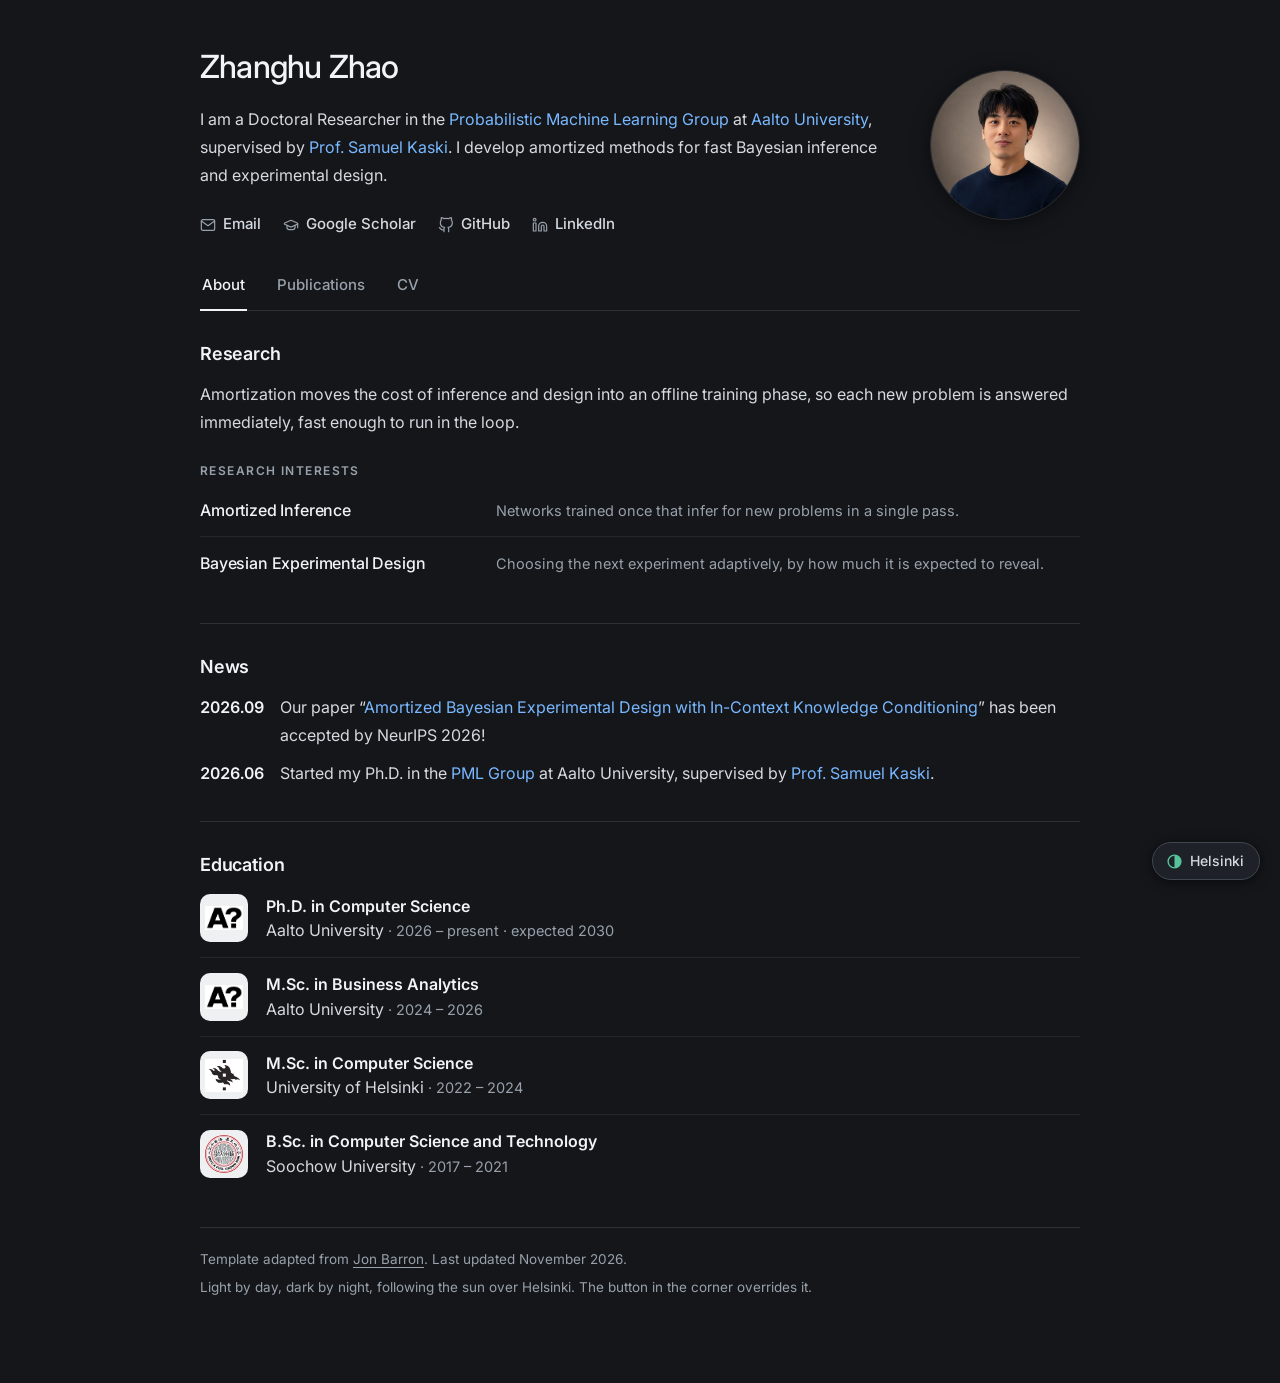
==== commit 6d8095b4: "Link the IMBUE project page from the homepage and Publications The News item now opens the project p" ====
--- a/index.html
+++ b/index.html
@@ -225,7 +225,7 @@
               <li>
                 <span class="news-date">2026.09</span>
                 <span class="news-text"
-                  >Our paper &ldquo;<a href="publications/#zhao2026amortized"
+                  >Our paper &ldquo;<a href="imbue/"
                     >Amortized Bayesian Experimental Design with In-Context
                     Knowledge Conditioning</a
                   >&rdquo; has been accepted by NeurIPS 2026!</span
@@ -244,7 +244,8 @@
               </li>
               <!-- Add new items here as they happen (talks, preprints, awards).
                    Keep the two spans: date, then text. Link a paper to its
-                   entry on the Publications page with
+                   project page if it has one (e.g. href="imbue/"), otherwise
+                   to its entry on the Publications page with
                    href="publications/#its-id". -->
             </ul>
           </section>
@@ -325,7 +326,7 @@
           <p>
             Template adapted from
             <a href="https://jonbarron.info/">Jon Barron</a>. Last updated
-            October 2026.
+            November 2026.
           </p>
           <p class="theme-note">
             Light by day, dark by night, following the sun over Helsinki. The
